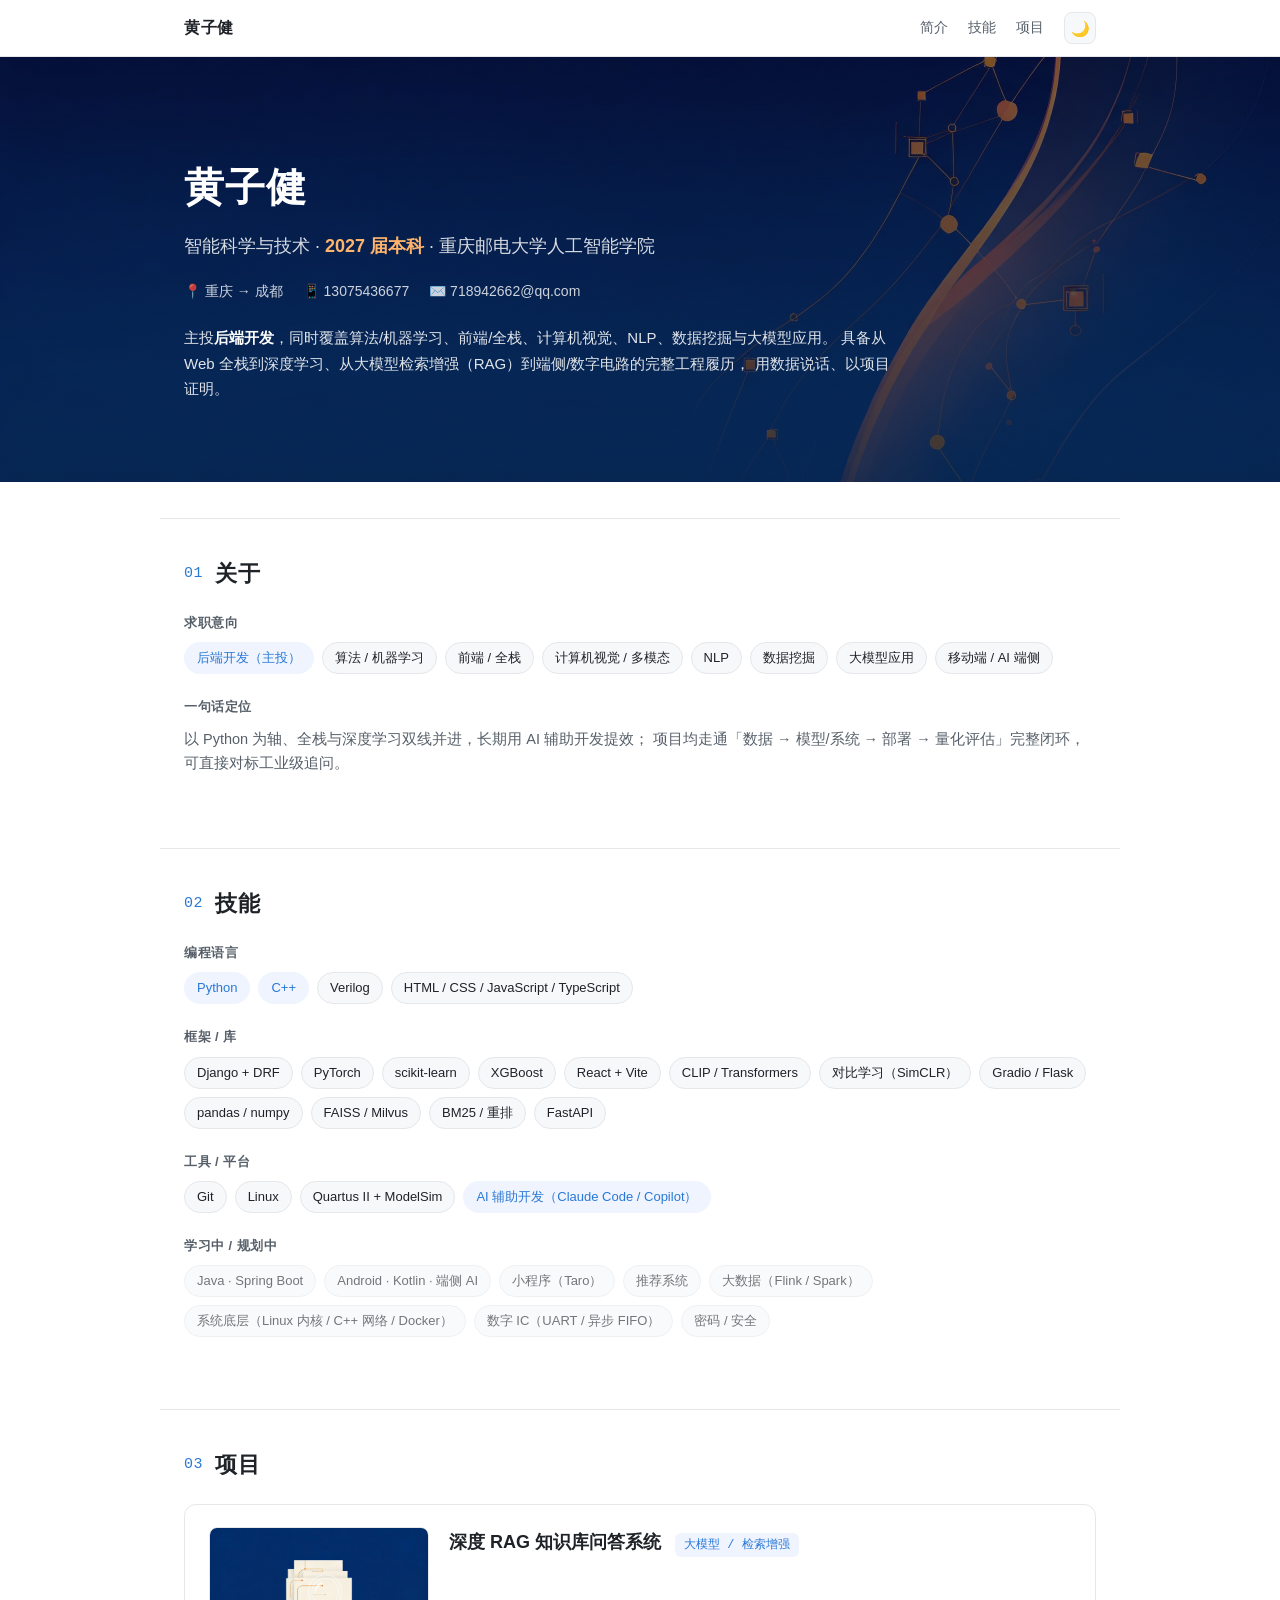
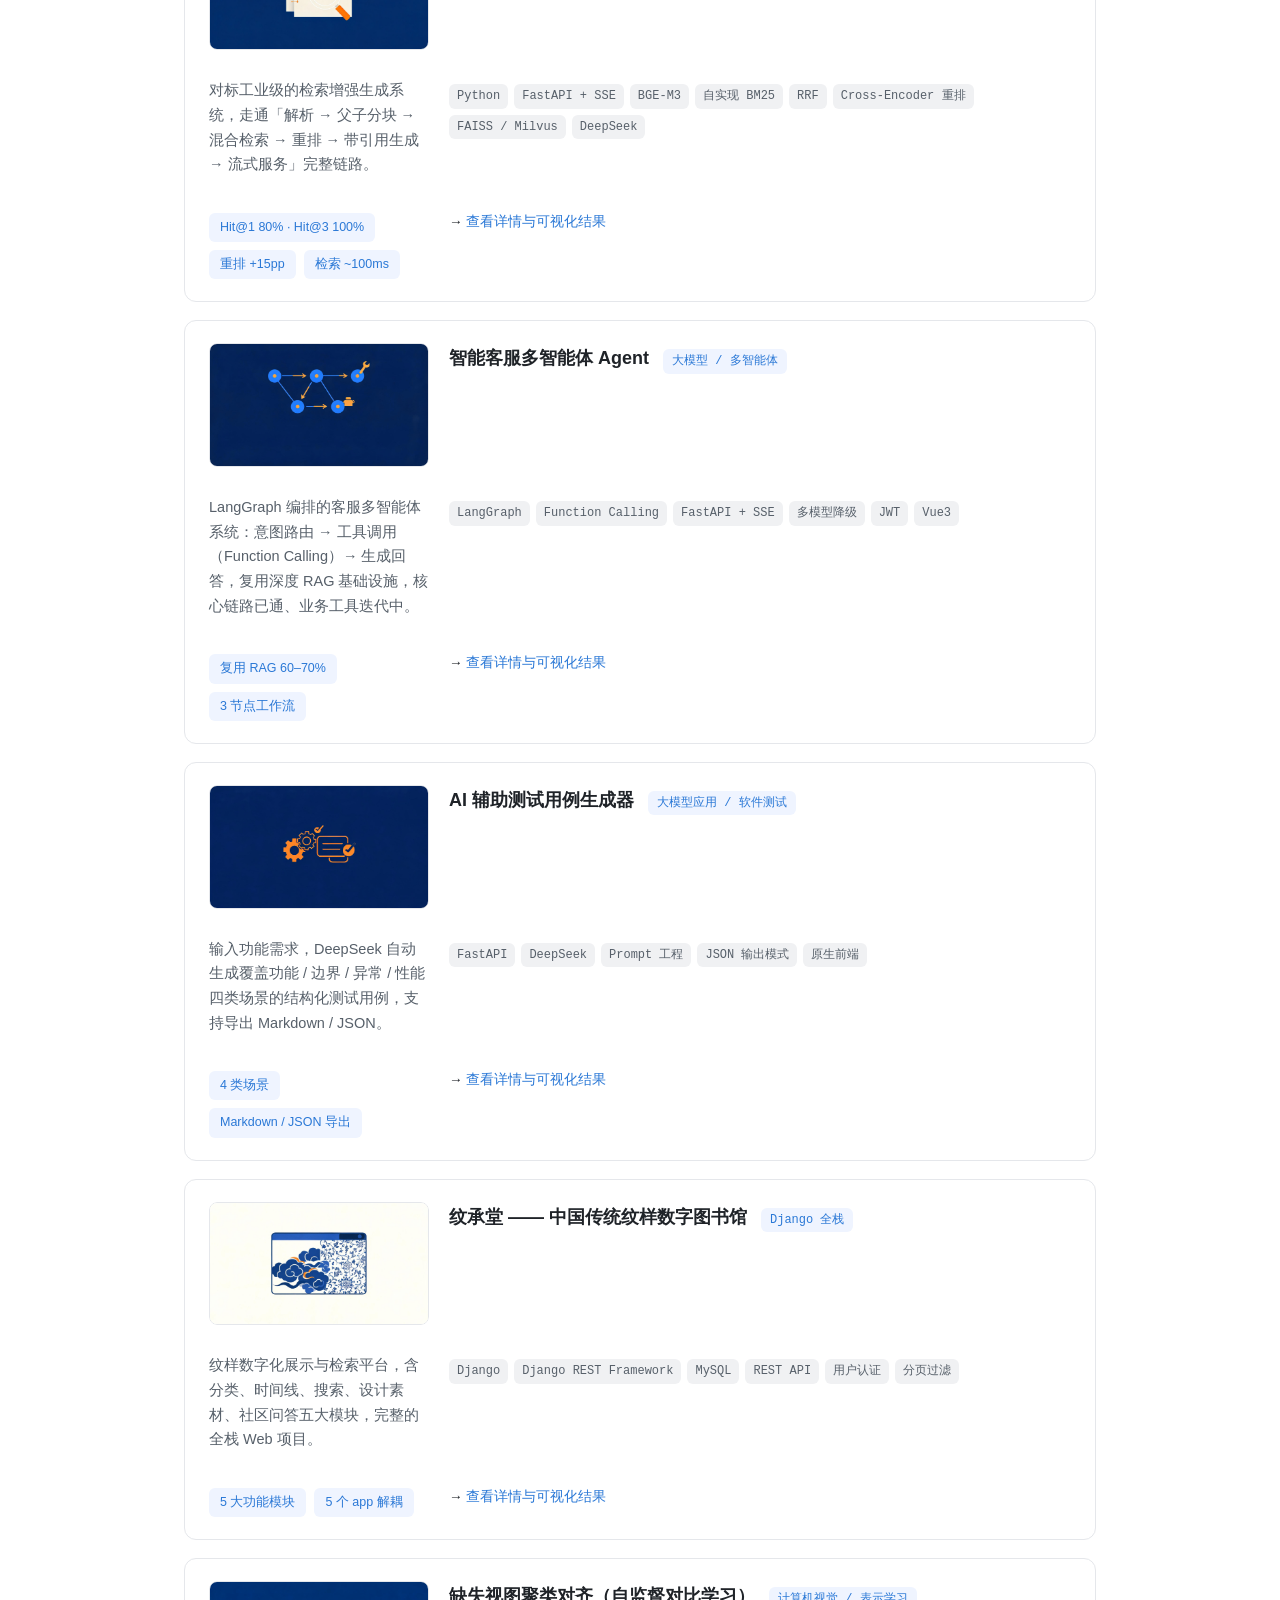
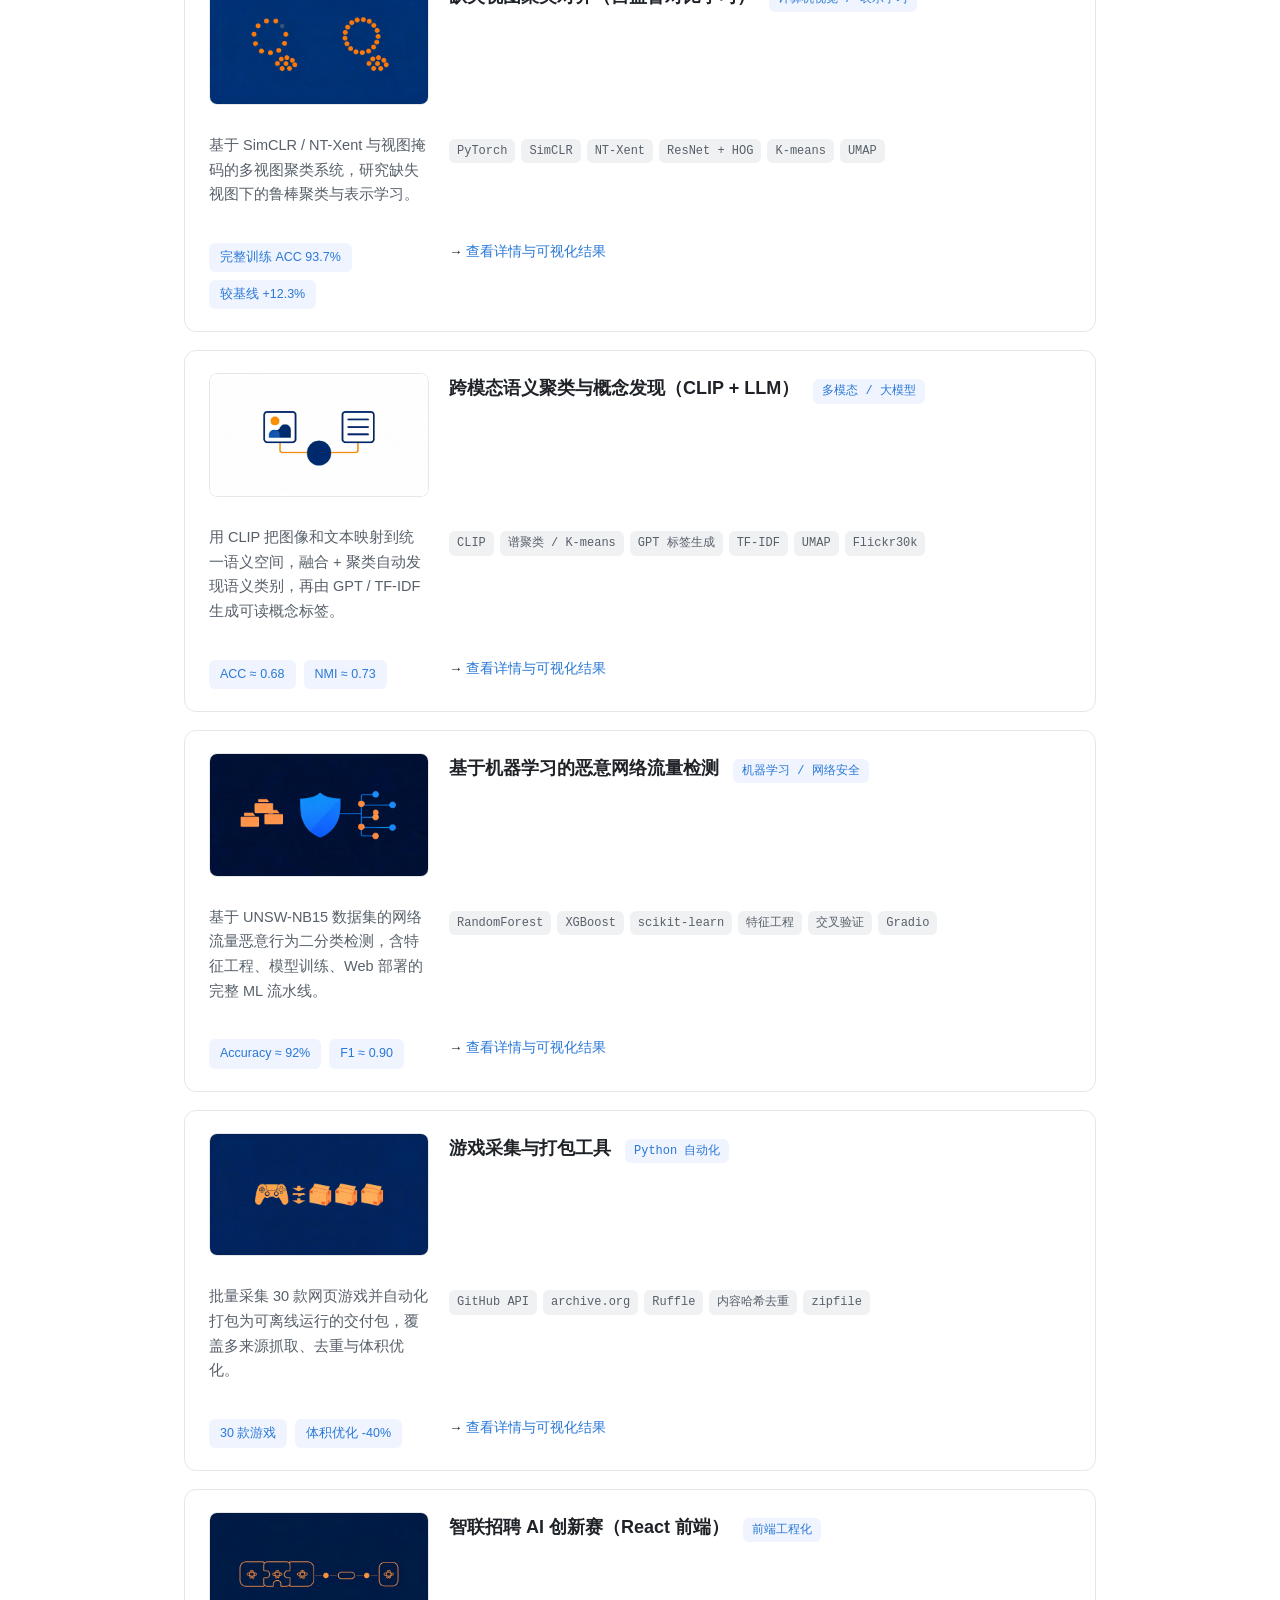
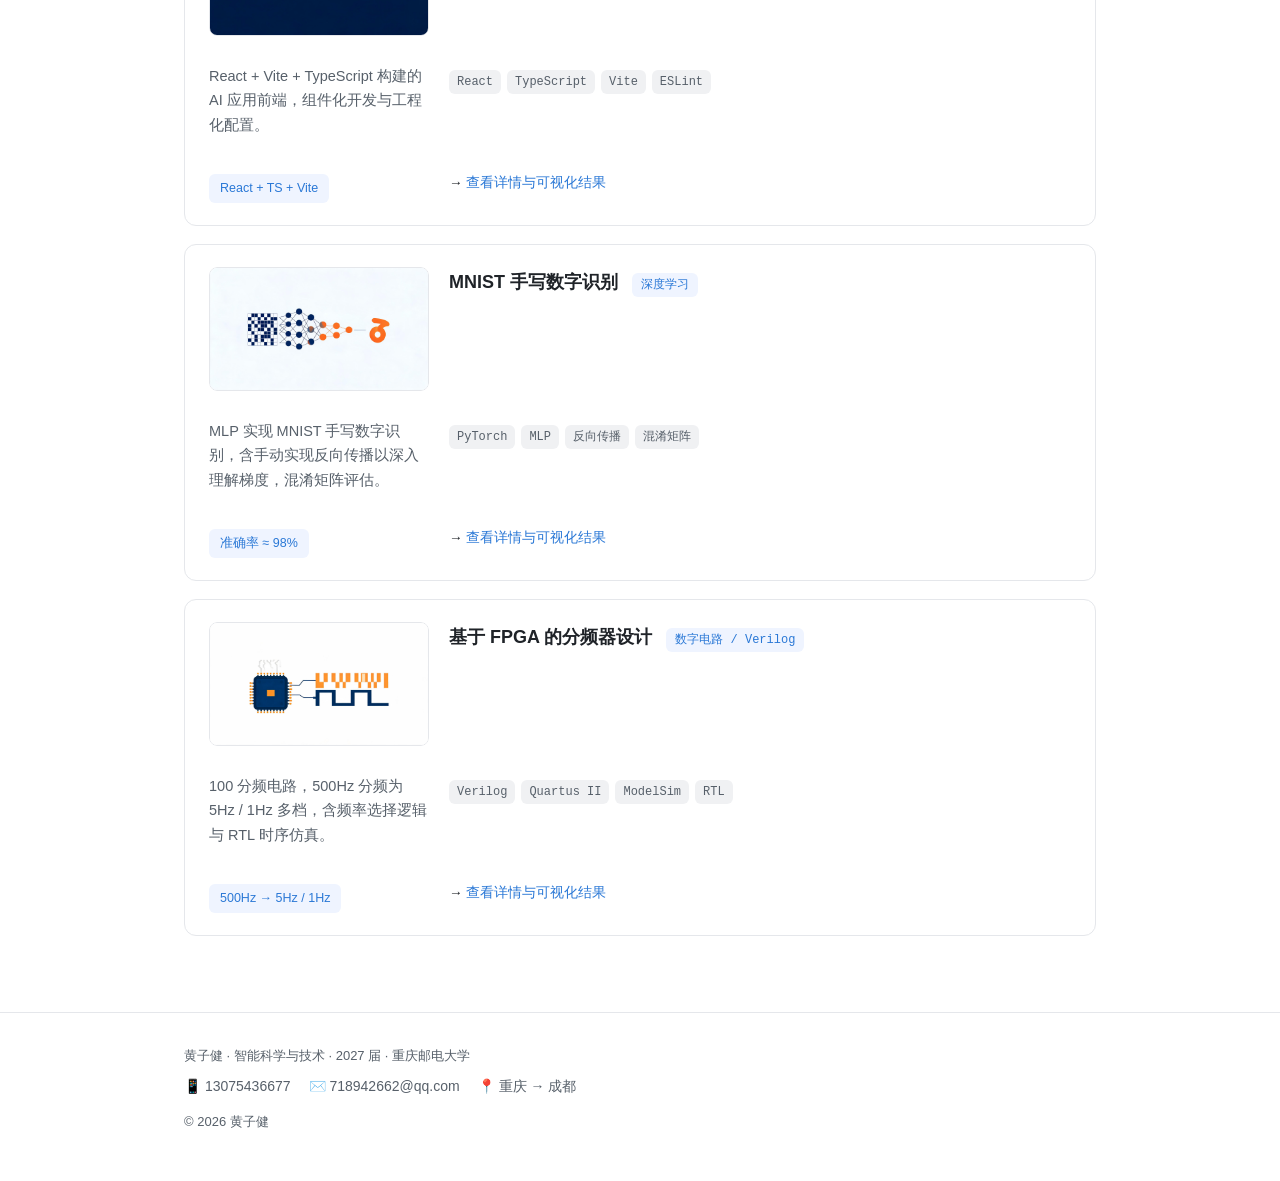
==== index.html @ b440ebc5 "Personal homepage: hero art + 11 project portfolio (static site)" ====
<!DOCTYPE html>
<html lang="zh-CN">
<head>
<meta charset="UTF-8" />
<meta name="viewport" content="width=device-width, initial-scale=1.0, viewport-fit=cover" />
<meta name="description" content="黄子健 · 智能科学与技术 · 个人技术主页" />
<title>黄子健 · 个人主页</title>
<link rel="stylesheet" href="style.css" />
</head>
<body>
<nav>
  <div class="inner">
    <a class="logo" href="#top">黄子健</a>
    <div class="links">
      <a href="#about">简介</a>
      <a href="#skills">技能</a>
      <a href="#projects">项目</a>
      <button id="theme-toggle" aria-label="切换深浅色" title="切换深浅色">🌙</button>
    </div>
  </div>
</nav>

<header class="hero" id="top">
  <div class="hero-bg"><img src="assets/hero.jpg" alt="科技感抽象插画横幅" /></div>
  <div class="wrap">
    <h1>黄子健</h1>
    <div class="role">智能科学与技术 · <b>2027 届本科</b> · 重庆邮电大学人工智能学院</div>
    <div class="contact">
      <span>📍 重庆 → 成都</span>
      <span>📱 13075436677</span>
      <span>✉️ 718942662@qq.com</span>
    </div>
    <p class="intro">
      主投<b>后端开发</b>，同时覆盖算法/机器学习、前端/全栈、计算机视觉、NLP、数据挖掘与大模型应用。
      具备从 Web 全栈到深度学习、从大模型检索增强（RAG）到端侧/数字电路的完整工程履历，
      用数据说话、以项目证明。
    </p>
  </div>
</header>

<section id="about">
  <div class="wrap">
    <h2><span class="num">01</span>关于</h2>
    <div class="skill-group">
      <div class="label">求职意向</div>
      <div class="tags">
        <span class="tag accent">后端开发（主投）</span>
        <span class="tag">算法 / 机器学习</span>
        <span class="tag">前端 / 全栈</span>
        <span class="tag">计算机视觉 / 多模态</span>
        <span class="tag">NLP</span>
        <span class="tag">数据挖掘</span>
        <span class="tag">大模型应用</span>
        <span class="tag">移动端 / AI 端侧</span>
      </div>
    </div>
    <div class="skill-group" style="margin-bottom:0">
      <div class="label">一句话定位</div>
      <p style="font-size:14.5px;color:var(--text-muted)">
        以 Python 为轴、全栈与深度学习双线并进，长期用 AI 辅助开发提效；
        项目均走通「数据 → 模型/系统 → 部署 → 量化评估」完整闭环，可直接对标工业级追问。
      </p>
    </div>
  </div>
</section>

<section id="skills">
  <div class="wrap">
    <h2><span class="num">02</span>技能</h2>
    <div class="skill-group">
      <div class="label">编程语言</div>
      <div class="tags">
        <span class="tag accent">Python</span><span class="tag accent">C++</span>
        <span class="tag">Verilog</span><span class="tag">HTML / CSS / JavaScript / TypeScript</span>
      </div>
    </div>
    <div class="skill-group">
      <div class="label">框架 / 库</div>
      <div class="tags">
        <span class="tag">Django + DRF</span><span class="tag">PyTorch</span>
        <span class="tag">scikit-learn</span><span class="tag">XGBoost</span>
        <span class="tag">React + Vite</span><span class="tag">CLIP / Transformers</span>
        <span class="tag">对比学习（SimCLR）</span><span class="tag">Gradio / Flask</span>
        <span class="tag">pandas / numpy</span><span class="tag">FAISS / Milvus</span>
        <span class="tag">BM25 / 重排</span><span class="tag">FastAPI</span>
      </div>
    </div>
    <div class="skill-group">
      <div class="label">工具 / 平台</div>
      <div class="tags">
        <span class="tag">Git</span><span class="tag">Linux</span>
        <span class="tag">Quartus II + ModelSim</span><span class="tag accent">AI 辅助开发（Claude Code / Copilot）</span>
      </div>
    </div>
    <div class="skill-group" style="margin-bottom:0">
      <div class="label">学习中 / 规划中</div>
      <div class="tags">
        <span class="tag muted">Java · Spring Boot</span>
        <span class="tag muted">Android · Kotlin · 端侧 AI</span>
        <span class="tag muted">小程序（Taro）</span>
        <span class="tag muted">推荐系统</span>
        <span class="tag muted">大数据（Flink / Spark）</span>
        <span class="tag muted">系统底层（Linux 内核 / C++ 网络 / Docker）</span>
        <span class="tag muted">数字 IC（UART / 异步 FIFO）</span>
        <span class="tag muted">密码 / 安全</span>
      </div>
    </div>
  </div>
</section>

<section id="projects">
  <div class="wrap">
    <h2><span class="num">03</span>项目</h2>
    <div class="projects">

      <div class="proj">
        <a class="thumb" href="projects/rag.html"><img src="assets/rag.jpg" alt="深度 RAG 知识库问答系统" loading="lazy"></a>
        <div class="head">
          <h3><a class="title" href="projects/rag.html">深度 RAG 知识库问答系统</a></h3>
          <span class="badge">大模型 / 检索增强</span>
        </div>
        <p class="desc">对标工业级的检索增强生成系统，走通「解析 → 父子分块 → 混合检索 → 重排 → 带引用生成 → 流式服务」完整链路。</p>
        <div class="stack">
          <span class="t">Python</span><span class="t">FastAPI + SSE</span><span class="t">BGE-M3</span>
          <span class="t">自实现 BM25</span><span class="t">RRF</span><span class="t">Cross-Encoder 重排</span>
          <span class="t">FAISS / Milvus</span><span class="t">DeepSeek</span>
        </div>
        <div class="metric">
          <span class="m">Hit@1 80% · Hit@3 100%</span><span class="m">重排 +15pp</span><span class="m">检索 ~100ms</span>
        </div>
        <p class="goto">→ <a href="projects/rag.html">查看详情与可视化结果</a></p>
      </div>

      <div class="proj">
        <a class="thumb" href="projects/agent.html"><img src="assets/agent.jpg" alt="智能客服多智能体 Agent" loading="lazy"></a>
        <div class="head">
          <h3><a class="title" href="projects/agent.html">智能客服多智能体 Agent</a></h3>
          <span class="badge">大模型 / 多智能体</span>
        </div>
        <p class="desc">LangGraph 编排的客服多智能体系统：意图路由 → 工具调用（Function Calling）→ 生成回答，复用深度 RAG 基础设施，核心链路已通、业务工具迭代中。</p>
        <div class="stack">
          <span class="t">LangGraph</span><span class="t">Function Calling</span><span class="t">FastAPI + SSE</span>
          <span class="t">多模型降级</span><span class="t">JWT</span><span class="t">Vue3</span>
        </div>
        <div class="metric">
          <span class="m">复用 RAG 60–70%</span><span class="m">3 节点工作流</span>
        </div>
        <p class="goto">→ <a href="projects/agent.html">查看详情与可视化结果</a></p>
      </div>

      <div class="proj">
        <a class="thumb" href="projects/ai-test-tool.html"><img src="assets/ai-test.jpg" alt="AI 辅助测试用例生成器" loading="lazy"></a>
        <div class="head">
          <h3><a class="title" href="projects/ai-test-tool.html">AI 辅助测试用例生成器</a></h3>
          <span class="badge">大模型应用 / 软件测试</span>
        </div>
        <p class="desc">输入功能需求，DeepSeek 自动生成覆盖功能 / 边界 / 异常 / 性能四类场景的结构化测试用例，支持导出 Markdown / JSON。</p>
        <div class="stack">
          <span class="t">FastAPI</span><span class="t">DeepSeek</span><span class="t">Prompt 工程</span>
          <span class="t">JSON 输出模式</span><span class="t">原生前端</span>
        </div>
        <div class="metric">
          <span class="m">4 类场景</span><span class="m">Markdown / JSON 导出</span>
        </div>
        <p class="goto">→ <a href="projects/ai-test-tool.html">查看详情与可视化结果</a></p>
      </div>

      <div class="proj">
        <a class="thumb" href="projects/wenchengtang.html"><img src="assets/wenchengtang.jpg" alt="纹承堂 —— 中国传统纹样数字图书馆" loading="lazy"></a>
        <div class="head">
          <h3><a class="title" href="projects/wenchengtang.html">纹承堂 —— 中国传统纹样数字图书馆</a></h3>
          <span class="badge">Django 全栈</span>
        </div>
        <p class="desc">纹样数字化展示与检索平台，含分类、时间线、搜索、设计素材、社区问答五大模块，完整的全栈 Web 项目。</p>
        <div class="stack">
          <span class="t">Django</span><span class="t">Django REST Framework</span><span class="t">MySQL</span>
          <span class="t">REST API</span><span class="t">用户认证</span><span class="t">分页过滤</span>
        </div>
        <div class="metric">
          <span class="m">5 大功能模块</span><span class="m">5 个 app 解耦</span>
        </div>
        <p class="goto">→ <a href="projects/wenchengtang.html">查看详情与可视化结果</a></p>
      </div>

      <div class="proj">
        <a class="thumb" href="projects/clustering.html"><img src="assets/clustering.jpg" alt="缺失视图聚类对齐（自监督对比学习）" loading="lazy"></a>
        <div class="head">
          <h3><a class="title" href="projects/clustering.html">缺失视图聚类对齐（自监督对比学习）</a></h3>
          <span class="badge">计算机视觉 / 表示学习</span>
        </div>
        <p class="desc">基于 SimCLR / NT-Xent 与视图掩码的多视图聚类系统，研究缺失视图下的鲁棒聚类与表示学习。</p>
        <div class="stack">
          <span class="t">PyTorch</span><span class="t">SimCLR</span><span class="t">NT-Xent</span>
          <span class="t">ResNet + HOG</span><span class="t">K-means</span><span class="t">UMAP</span>
        </div>
        <div class="metric">
          <span class="m">完整训练 ACC 93.7%</span><span class="m">较基线 +12.3%</span>
        </div>
        <p class="goto">→ <a href="projects/clustering.html">查看详情与可视化结果</a></p>
      </div>

      <div class="proj">
        <a class="thumb" href="projects/clip.html"><img src="assets/clip.jpg" alt="跨模态语义聚类与概念发现（CLIP + LLM）" loading="lazy"></a>
        <div class="head">
          <h3><a class="title" href="projects/clip.html">跨模态语义聚类与概念发现（CLIP + LLM）</a></h3>
          <span class="badge">多模态 / 大模型</span>
        </div>
        <p class="desc">用 CLIP 把图像和文本映射到统一语义空间，融合 + 聚类自动发现语义类别，再由 GPT / TF-IDF 生成可读概念标签。</p>
        <div class="stack">
          <span class="t">CLIP</span><span class="t">谱聚类 / K-means</span><span class="t">GPT 标签生成</span>
          <span class="t">TF-IDF</span><span class="t">UMAP</span><span class="t">Flickr30k</span>
        </div>
        <div class="metric">
          <span class="m">ACC ≈ 0.68</span><span class="m">NMI ≈ 0.73</span>
        </div>
        <p class="goto">→ <a href="projects/clip.html">查看详情与可视化结果</a></p>
      </div>

      <div class="proj">
        <a class="thumb" href="projects/traffic.html"><img src="assets/traffic.jpg" alt="基于机器学习的恶意网络流量检测" loading="lazy"></a>
        <div class="head">
          <h3><a class="title" href="projects/traffic.html">基于机器学习的恶意网络流量检测</a></h3>
          <span class="badge">机器学习 / 网络安全</span>
        </div>
        <p class="desc">基于 UNSW-NB15 数据集的网络流量恶意行为二分类检测，含特征工程、模型训练、Web 部署的完整 ML 流水线。</p>
        <div class="stack">
          <span class="t">RandomForest</span><span class="t">XGBoost</span><span class="t">scikit-learn</span>
          <span class="t">特征工程</span><span class="t">交叉验证</span><span class="t">Gradio</span>
        </div>
        <div class="metric">
          <span class="m">Accuracy ≈ 92%</span><span class="m">F1 ≈ 0.90</span>
        </div>
        <p class="goto">→ <a href="projects/traffic.html">查看详情与可视化结果</a></p>
      </div>

      <div class="proj">
        <a class="thumb" href="projects/game.html"><img src="assets/game.jpg" alt="游戏采集与打包工具" loading="lazy"></a>
        <div class="head">
          <h3><a class="title" href="projects/game.html">游戏采集与打包工具</a></h3>
          <span class="badge">Python 自动化</span>
        </div>
        <p class="desc">批量采集 30 款网页游戏并自动化打包为可离线运行的交付包，覆盖多来源抓取、去重与体积优化。</p>
        <div class="stack">
          <span class="t">GitHub API</span><span class="t">archive.org</span><span class="t">Ruffle</span>
          <span class="t">内容哈希去重</span><span class="t">zipfile</span>
        </div>
        <div class="metric">
          <span class="m">30 款游戏</span><span class="m">体积优化 -40%</span>
        </div>
        <p class="goto">→ <a href="projects/game.html">查看详情与可视化结果</a></p>
      </div>

      <div class="proj">
        <a class="thumb" href="projects/react.html"><img src="assets/react.jpg" alt="智联招聘 AI 创新赛（React 前端）" loading="lazy"></a>
        <div class="head">
          <h3><a class="title" href="projects/react.html">智联招聘 AI 创新赛（React 前端）</a></h3>
          <span class="badge">前端工程化</span>
        </div>
        <p class="desc">React + Vite + TypeScript 构建的 AI 应用前端，组件化开发与工程化配置。</p>
        <div class="stack">
          <span class="t">React</span><span class="t">TypeScript</span><span class="t">Vite</span><span class="t">ESLint</span>
        </div>
        <div class="metric">
          <span class="m">React + TS + Vite</span>
        </div>
        <p class="goto">→ <a href="projects/react.html">查看详情与可视化结果</a></p>
      </div>

      <div class="proj">
        <a class="thumb" href="projects/mnist.html"><img src="assets/mnist.jpg" alt="MNIST 手写数字识别" loading="lazy"></a>
        <div class="head">
          <h3><a class="title" href="projects/mnist.html">MNIST 手写数字识别</a></h3>
          <span class="badge">深度学习</span>
        </div>
        <p class="desc">MLP 实现 MNIST 手写数字识别，含手动实现反向传播以深入理解梯度，混淆矩阵评估。</p>
        <div class="stack">
          <span class="t">PyTorch</span><span class="t">MLP</span><span class="t">反向传播</span><span class="t">混淆矩阵</span>
        </div>
        <div class="metric">
          <span class="m">准确率 ≈ 98%</span>
        </div>
        <p class="goto">→ <a href="projects/mnist.html">查看详情与可视化结果</a></p>
      </div>

      <div class="proj">
        <a class="thumb" href="projects/fpga.html"><img src="assets/fpga.jpg" alt="基于 FPGA 的分频器设计" loading="lazy"></a>
        <div class="head">
          <h3><a class="title" href="projects/fpga.html">基于 FPGA 的分频器设计</a></h3>
          <span class="badge">数字电路 / Verilog</span>
        </div>
        <p class="desc">100 分频电路，500Hz 分频为 5Hz / 1Hz 多档，含频率选择逻辑与 RTL 时序仿真。</p>
        <div class="stack">
          <span class="t">Verilog</span><span class="t">Quartus II</span><span class="t">ModelSim</span><span class="t">RTL</span>
        </div>
        <div class="metric">
          <span class="m">500Hz → 5Hz / 1Hz</span>
        </div>
        <p class="goto">→ <a href="projects/fpga.html">查看详情与可视化结果</a></p>
      </div>

    </div>
  </div>
</section>

<footer>
  <div class="inner">
    <p>黄子健 · 智能科学与技术 · 2027 届 · 重庆邮电大学</p>
    <div class="links">
      <span>📱 13075436677</span>
      <span>✉️ 718942662@qq.com</span>
      <span>📍 重庆 → 成都</span>
    </div>
    <p style="margin-top:12px">© 2026 黄子健</p>
  </div>
</footer>

<script src="main.js"></script>
</body>
</html>
---- style.css ----
/* ===== 黄子健 · 个人主页 共享样式 ===== */
:root {
  /* 站点 */
  --bg: #ffffff;
  --bg-soft: #f6f8fa;
  --text: #1f2328;
  --text-muted: #57606a;
  --border: #e5e7eb;
  --accent: #2a78d6;
  --accent-soft: #eff4ff;
  --code-bg: #f0f1f3;
  /* 图表 */
  --surface: #fcfcfb;
  --ink: #0b0b0b;
  --ink-2: #52514e;
  --muted: #898781;
  --grid: #e1e0d9;
  --axis: #c3c2b7;
  --s1: #2a78d6;   /* 蓝 */
  --s2: #eb6834;   /* 橙 */
  --s3: #1baf7a;   /* 青 */
  --s4: #eda100;   /* 黄 */
  --deemph: #c9c9c4; /* 去强调灰 */
  color-scheme: light;
}
:root[data-theme="dark"] {
  --bg: #0d1117;
  --bg-soft: #161b22;
  --text: #e6edf3;
  --text-muted: #8b949e;
  --border: #30363d;
  --accent: #3987e5;
  --accent-soft: #123a5e;
  --code-bg: #1c2128;
  --surface: #1a1a19;
  --ink: #ffffff;
  --ink-2: #c3c2b7;
  --muted: #898781;
  --grid: #2c2c2a;
  --axis: #383835;
  --s1: #3987e5;
  --s2: #d95926;
  --s3: #199e70;
  --s4: #c98500;
  --deemph: #3a3a36;
  color-scheme: dark;
}
@media (prefers-color-scheme: dark) {
  :root:not([data-theme="light"]) {
    --bg: #0d1117;
    --bg-soft: #161b22;
    --text: #e6edf3;
    --text-muted: #8b949e;
    --border: #30363d;
    --accent: #3987e5;
    --accent-soft: #123a5e;
    --code-bg: #1c2128;
    --surface: #1a1a19;
    --ink: #ffffff;
    --ink-2: #c3c2b7;
    --muted: #898781;
    --grid: #2c2c2a;
    --axis: #383835;
    --s1: #3987e5;
    --s2: #d95926;
    --s3: #199e70;
    --s4: #c98500;
    --deemph: #3a3a36;
    color-scheme: dark;
  }
}

* { box-sizing: border-box; margin: 0; padding: 0; }
html { scroll-behavior: smooth; }
body {
  font-family: -apple-system, BlinkMacSystemFont, "Segoe UI", "PingFang SC", "Microsoft YaHei", "Helvetica Neue", sans-serif;
  background: var(--bg); color: var(--text); line-height: 1.7; font-size: 16px;
  -webkit-font-smoothing: antialiased;
}
a { color: var(--accent); text-decoration: none; }
a:hover { text-decoration: underline; }
.wrap { max-width: 960px; margin: 0 auto; padding: 0 24px; }
.num { font-family: ui-monospace, "SFMono-Regular", "Consolas", monospace; }

/* ===== 导航 ===== */
nav {
  position: sticky; top: 0; z-index: 10;
  background: var(--bg); background: color-mix(in srgb, var(--bg) 86%, transparent);
  backdrop-filter: blur(10px); border-bottom: 1px solid var(--border);
}
nav .inner { max-width: 960px; margin: 0 auto; padding: 0 24px; height: 56px;
  display: flex; align-items: center; justify-content: space-between; }
nav .logo { font-weight: 700; letter-spacing: .5px; color: var(--text); }
nav .links { display: flex; gap: 20px; align-items: center; }
nav .links a { color: var(--text-muted); font-size: 14px; }
nav .links a:hover { color: var(--accent); text-decoration: none; }
nav .back { display: inline-flex; align-items: center; gap: 6px; font-size: 14px; color: var(--text-muted); }
nav .back:hover { color: var(--accent); text-decoration: none; }
#theme-toggle {
  background: var(--bg-soft); border: 1px solid var(--border); color: var(--text);
  width: 32px; height: 32px; border-radius: 8px; cursor: pointer; font-size: 15px;
  line-height: 1; display: inline-flex; align-items: center; justify-content: center;
}
#theme-toggle:hover { border-color: var(--accent); }

/* ===== 主页 Hero ===== */
header.hero { position: relative; padding: 96px 0 80px; overflow: hidden; background: #0d1b2e; }
.hero-bg { position: absolute; inset: 0; z-index: 0; }
.hero-bg img { width: 100%; height: 100%; object-fit: cover; display: block; }
.hero-bg::after { content: ''; position: absolute; inset: 0;
  background: linear-gradient(180deg, rgba(8,18,36,.52) 0%, rgba(8,18,36,.78) 100%); }
header.hero .wrap { position: relative; z-index: 1; }
.hero h1 { font-size: 40px; font-weight: 800; letter-spacing: 1px; color: #fff; }
.hero .role { margin-top: 10px; font-size: 18px; color: rgba(255,255,255,.84); font-weight: 500; }
.hero .role b { color: #ffb46b; font-weight: 600; }
.hero .contact { margin-top: 18px; display: flex; flex-wrap: wrap; gap: 8px 20px; font-size: 14px; color: rgba(255,255,255,.80); }
.hero .contact span { display: inline-flex; align-items: center; gap: 6px; }
.hero .intro { margin-top: 22px; max-width: 720px; color: rgba(255,255,255,.88); font-size: 15px; }
.hero .intro b { color: #fff; }

/* ===== 详情页头部 ===== */
header.page-head { padding: 48px 0 8px; }
.page-head .crumb { font-size: 13px; color: var(--text-muted); margin-bottom: 16px; }
.page-head h1 { font-size: 34px; font-weight: 800; letter-spacing: .5px; }
.page-head .badge {
  display: inline-block; margin-top: 10px; font-size: 12.5px;
  font-family: ui-monospace, "Consolas", monospace; color: var(--accent);
  background: var(--accent-soft); padding: 3px 11px; border-radius: 6px;
}
.page-head .desc { margin-top: 14px; max-width: 760px; color: var(--text-muted); font-size: 15.5px; }
.page-head .stack { margin-top: 16px; display: flex; flex-wrap: wrap; gap: 6px; }
.page-head .stack .t {
  font-size: 12px; font-family: ui-monospace, "SFMono-Regular", "Consolas", monospace;
  background: var(--code-bg); color: var(--text-muted); padding: 2px 8px; border-radius: 6px;
}

/* ===== Section ===== */
section { padding: 36px 0; }
section > .wrap { border-top: 1px solid var(--border); padding-top: 36px; }
h2 { font-size: 22px; font-weight: 700; letter-spacing: .5px;
  display: flex; align-items: center; gap: 12px; margin-bottom: 20px; }
h2 .num { color: var(--accent); font-size: 15px; font-weight: 500; }
section p.lead { color: var(--text-muted); font-size: 14.5px; margin-bottom: 18px; }

/* ===== 标签 ===== */
.tags { display: flex; flex-wrap: wrap; gap: 8px; }
.tag { font-size: 13px; padding: 4px 12px; border-radius: 20px;
  background: var(--bg-soft); border: 1px solid var(--border); color: var(--text); }
.tag.accent { background: var(--accent-soft); border-color: transparent; color: var(--accent); }
.tag.muted { opacity: .62; }
.skill-group { margin-bottom: 22px; }
.skill-group .label { font-size: 13px; color: var(--text-muted); margin-bottom: 8px; font-weight: 600; letter-spacing: .5px; }

/* ===== 项目卡片（主页）===== */
.projects { display: flex; flex-direction: column; gap: 18px; }
.proj { border: 1px solid var(--border); border-radius: 12px; padding: 22px 24px;
  background: var(--bg); transition: border-color .15s;
  display: grid; grid-template-columns: 220px 1fr; gap: 20px; align-items: start; }
.proj:hover { border-color: var(--accent); }
.proj .thumb { display: block; overflow: hidden; border-radius: 8px; }
.proj .thumb img { width: 100%; aspect-ratio: 16 / 9; object-fit: cover; display: block;
  border: 1px solid var(--border); border-radius: 8px; }
.proj a.title { color: var(--text); }
.proj a.title:hover { color: var(--accent); text-decoration: none; }
.proj .head { display: flex; flex-wrap: wrap; align-items: baseline; gap: 10px 14px; }
.proj h3 { font-size: 18px; font-weight: 700; }
.proj .badge { font-size: 12px; font-family: ui-monospace, "Consolas", monospace;
  color: var(--accent); background: var(--accent-soft); padding: 2px 9px; border-radius: 6px; }
.proj .desc { margin-top: 8px; color: var(--text-muted); font-size: 14.5px; }
.proj .stack { margin-top: 14px; display: flex; flex-wrap: wrap; gap: 6px; }
.proj .stack .t { font-size: 12px; font-family: ui-monospace, "SFMono-Regular", "Consolas", monospace;
  background: var(--code-bg); color: var(--text-muted); padding: 2px 8px; border-radius: 6px; }
.proj ul { margin-top: 14px; padding-left: 20px; }
.proj ul li { font-size: 14.5px; margin-bottom: 6px; }
.proj ul li::marker { color: var(--accent); }
.proj .metric { margin-top: 16px; display: flex; flex-wrap: wrap; gap: 8px; }
.proj .metric .m { font-size: 12.5px; color: var(--accent); background: var(--accent-soft);
  padding: 4px 11px; border-radius: 6px; font-weight: 500; }
.proj .goto { margin-top: 14px; font-size: 13.5px; }

/* ===== 亮点列表（详情页）===== */
ul.highlights { padding-left: 20px; }
ul.highlights li { margin-bottom: 8px; font-size: 15px; }
ul.highlights li::marker { color: var(--accent); }

/* ===== 指标卡（stat tile）===== */
.stats { display: grid; grid-template-columns: repeat(auto-fit, minmax(180px, 1fr)); gap: 12px; }
.stat { border: 1px solid var(--border); border-radius: 10px; padding: 18px 20px; background: var(--bg); }
.stat .v { font-size: 30px; font-weight: 800; letter-spacing: .5px;
  font-variant-numeric: tabular-nums; color: var(--text); }
.stat .v .u { font-size: 15px; font-weight: 600; color: var(--text-muted); }
.stat .k { margin-top: 4px; font-size: 13px; color: var(--text-muted); }
.stat .d { margin-top: 6px; font-size: 12px; color: var(--accent); font-weight: 500; }

/* ===== 图表 ===== */
figure.viz { margin: 8px 0 28px; }
figcaption { font-size: 13.5px; color: var(--text-muted); margin-bottom: 10px; font-weight: 500; }
.viz svg { display: block; width: 100%; height: auto; }
.legend { display: flex; flex-wrap: wrap; gap: 8px 20px; margin: 12px 0 4px; }
.legend .li { display: inline-flex; align-items: center; gap: 8px; font-size: 13px; color: var(--text-muted); }
.legend .sw { width: 12px; height: 12px; border-radius: 3px; flex: none; }
.tbl { width: 100%; border-collapse: collapse; font-size: 13.5px; margin-top: 8px; }
.tbl th, .tbl td { text-align: left; padding: 9px 12px; border-bottom: 1px solid var(--border); }
.tbl th { color: var(--text-muted); font-weight: 600; font-size: 12.5px; }
.tbl td { font-variant-numeric: tabular-nums; }

/* ===== 流程 / 架构图 ===== */
.flow { display: flex; flex-wrap: wrap; align-items: center; gap: 8px; margin: 12px 0; }
.flow .node { border: 1px solid var(--border); background: var(--bg-soft);
  border-radius: 8px; padding: 10px 14px; font-size: 13.5px; }
.flow .node b { color: var(--accent); font-weight: 600; }
.flow .arrow { color: var(--text-muted); font-size: 16px; }

/* ===== 页脚 ===== */
footer { border-top: 1px solid var(--border); margin-top: 40px; padding: 32px 0 48px; }
footer .inner { max-width: 960px; margin: 0 auto; padding: 0 24px; }
footer p { font-size: 13px; color: var(--text-muted); }
footer .links { display: flex; flex-wrap: wrap; gap: 8px 18px; font-size: 14px; margin-top: 8px; }
footer .links span { color: var(--text-muted); }

@media (max-width: 640px) {
  .hero h1 { font-size: 32px; }
  .hero .role { font-size: 16px; }
  .page-head h1 { font-size: 28px; }
  nav .links { gap: 12px; }
  nav .links a.hide-sm { display: none; }
  section { padding: 28px 0; }
  section > .wrap { padding-top: 28px; }
  .proj { grid-template-columns: 1fr; }
}
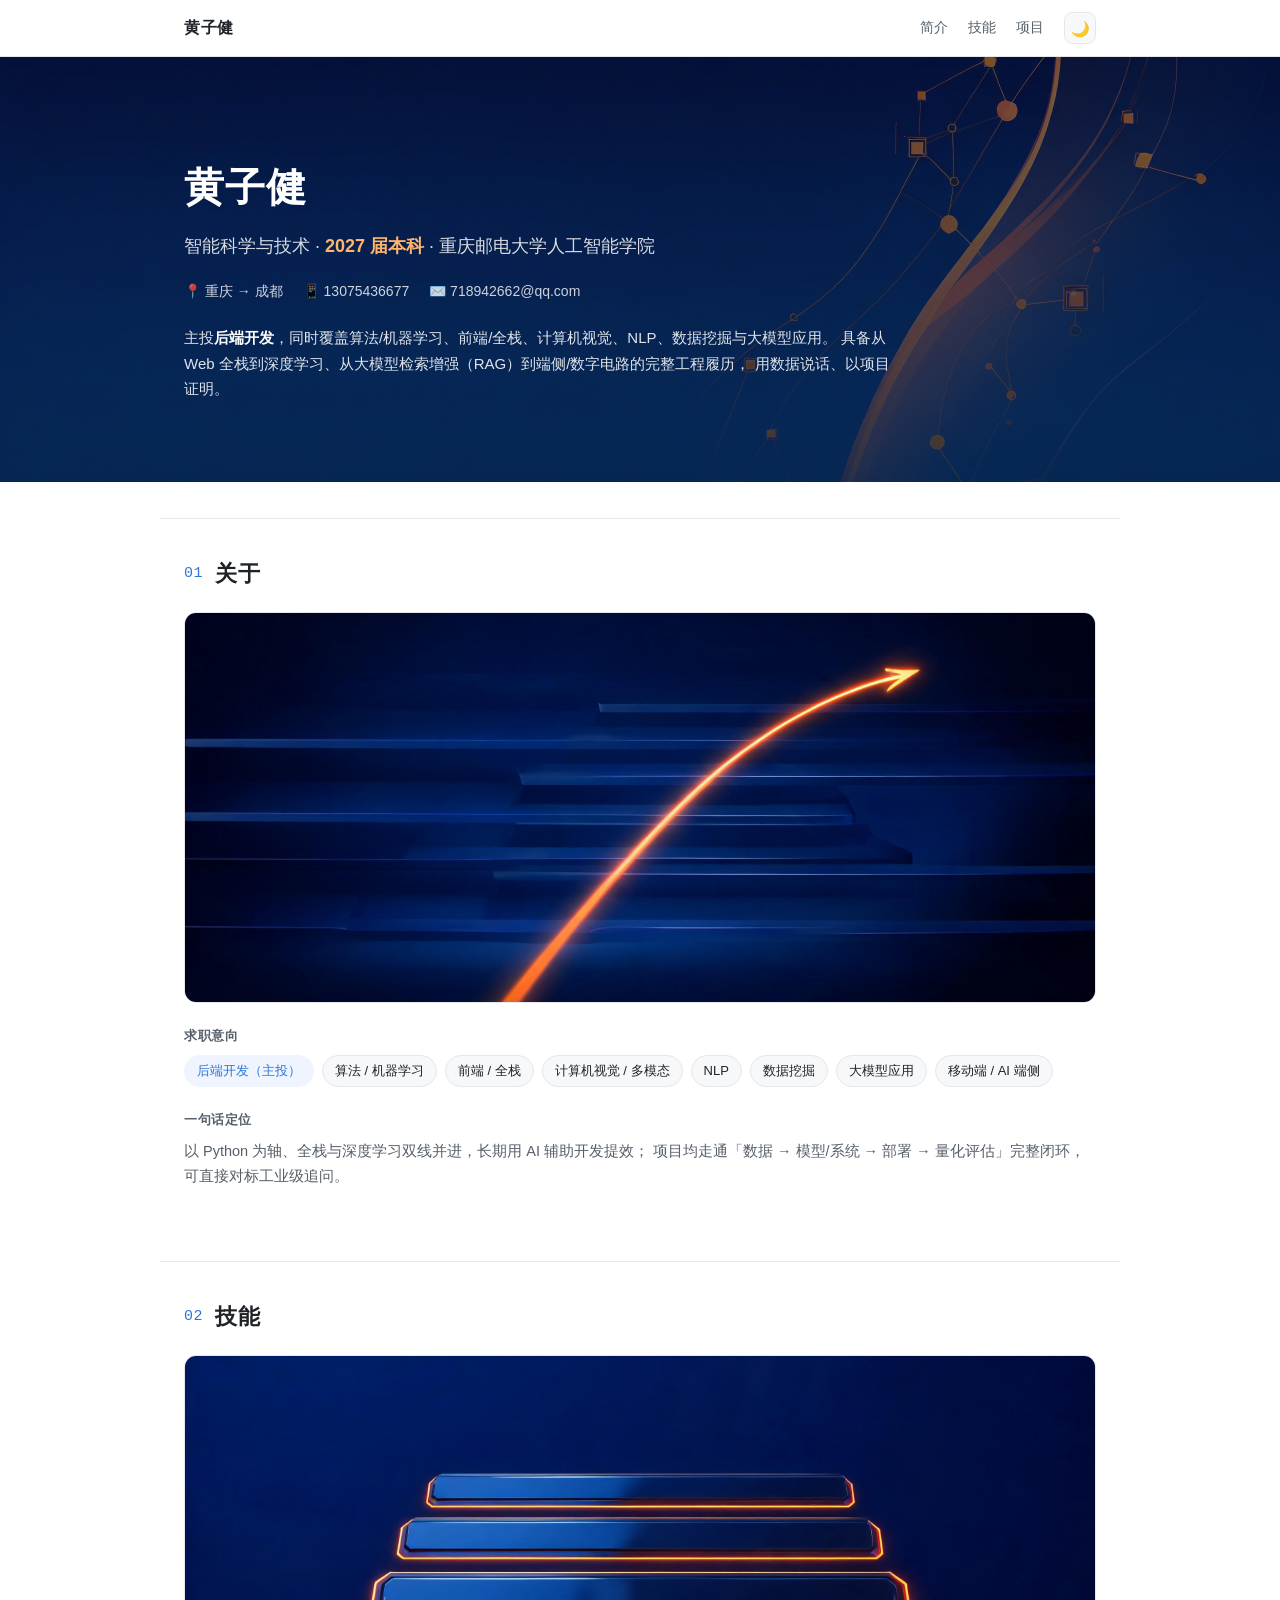
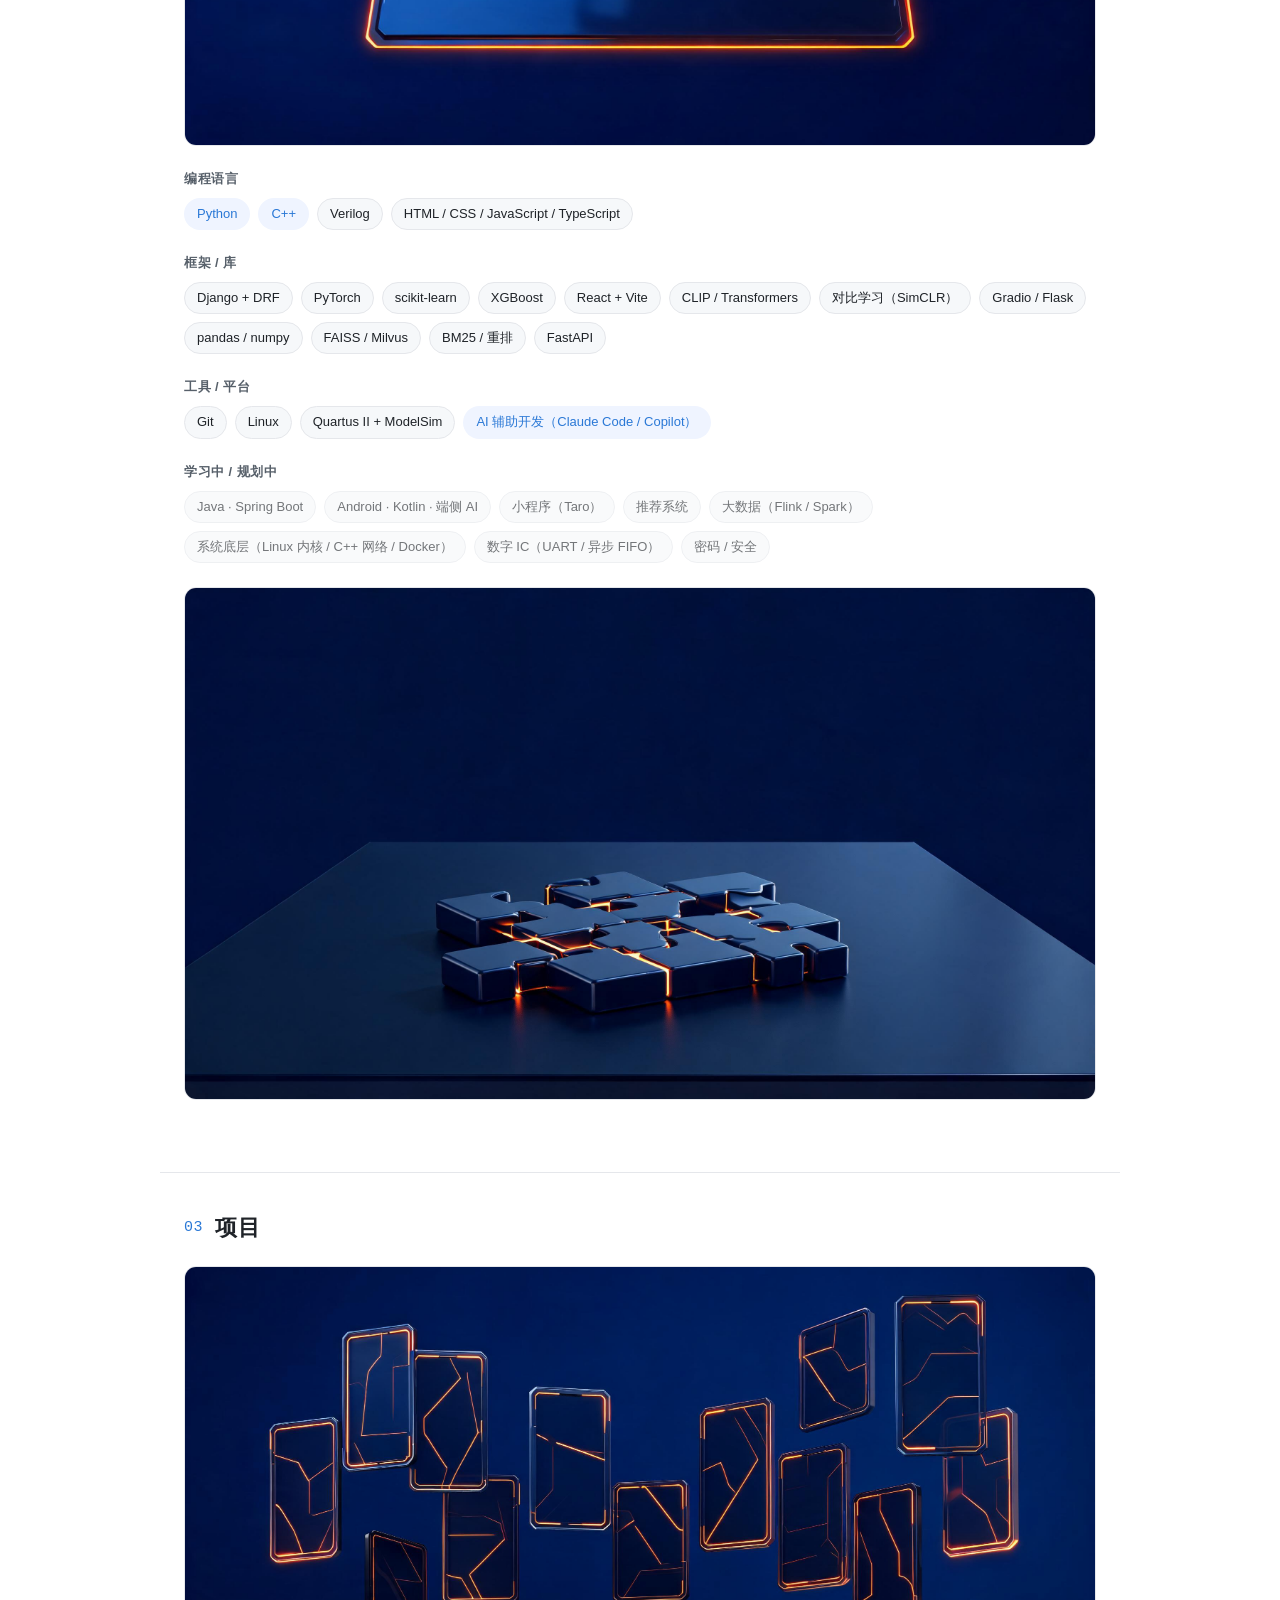
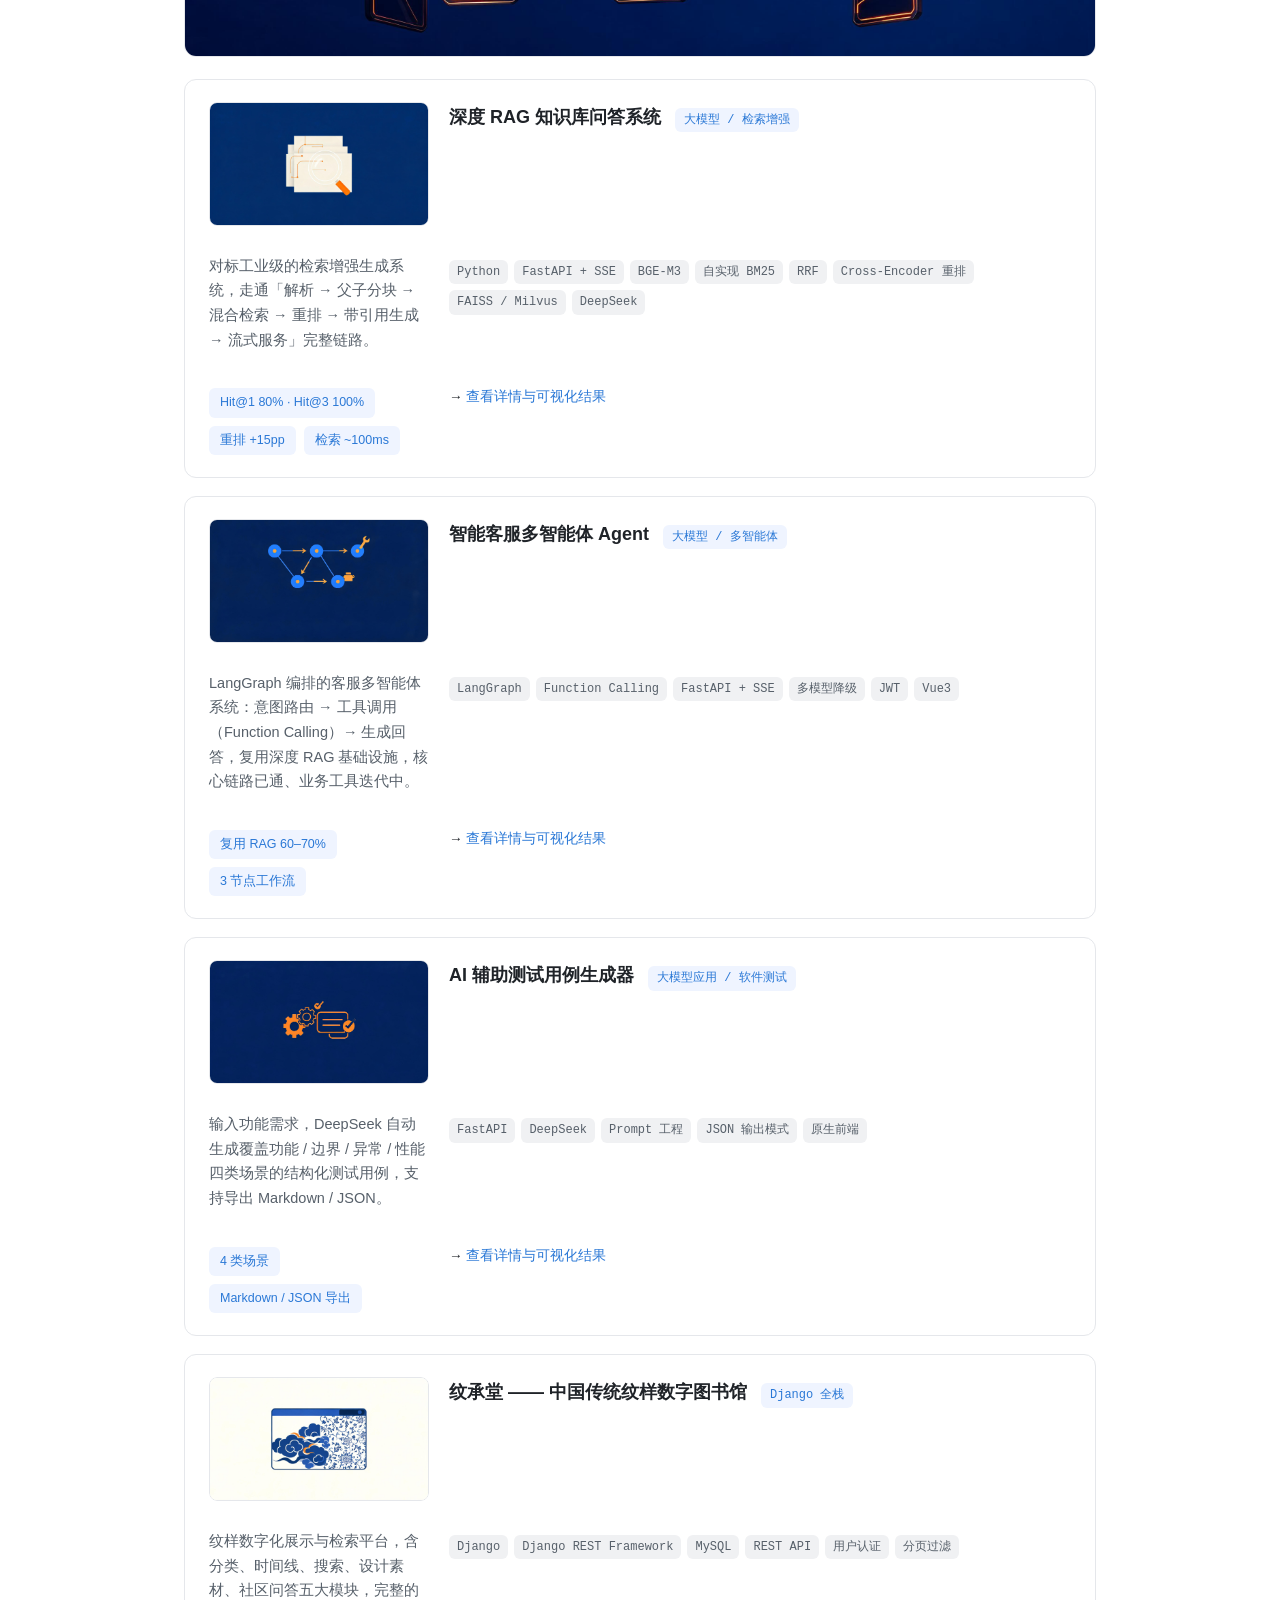
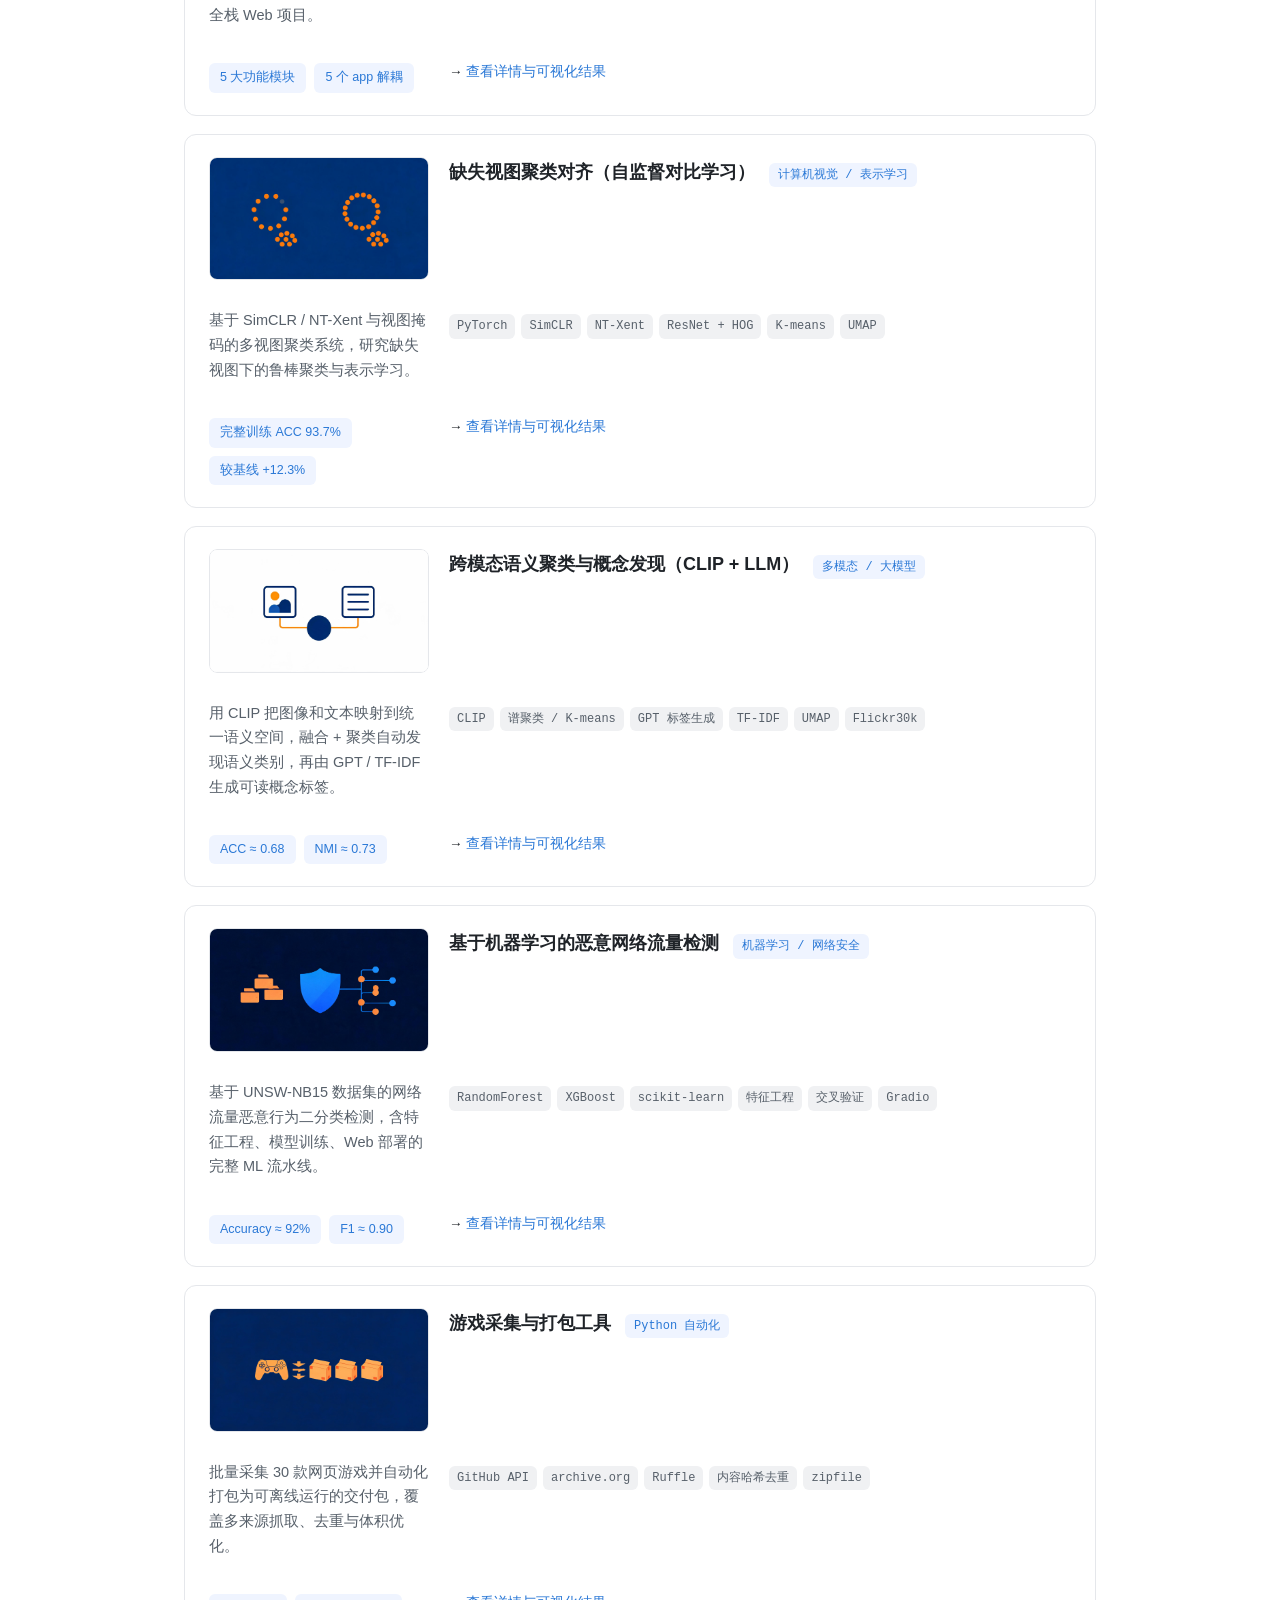
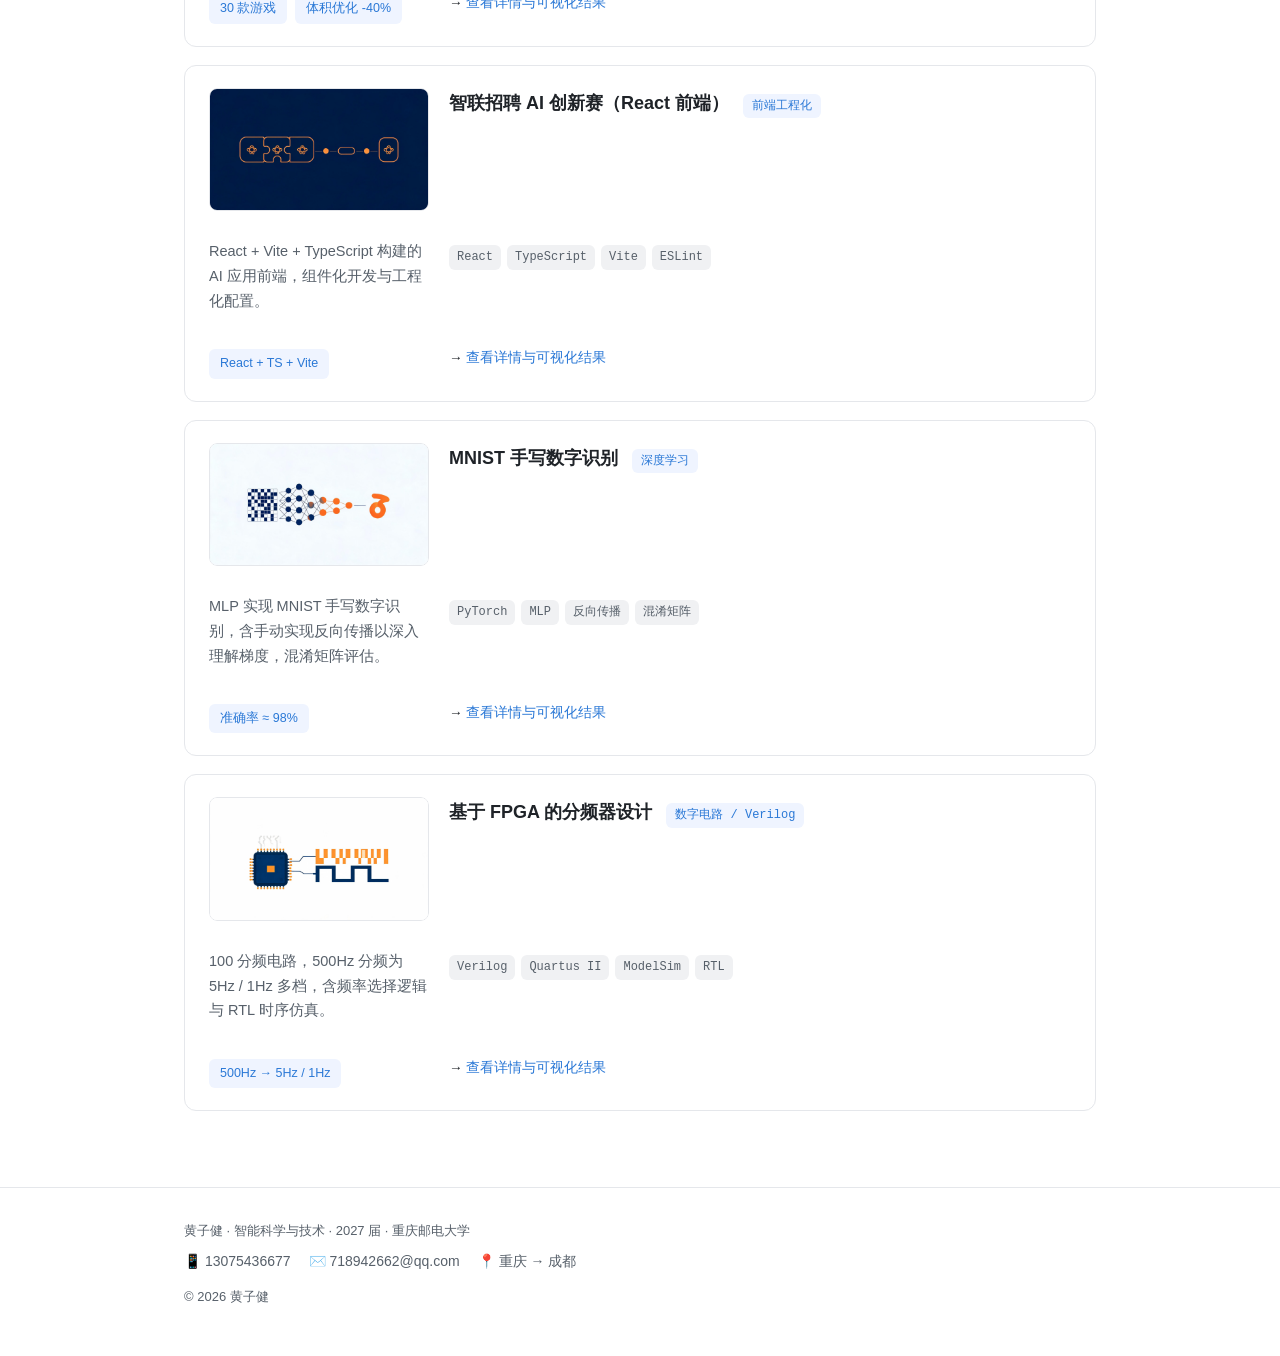
==== commit f756195c: "Add 3D theme images: detail banners + section banners + skills viz" ====
--- a/index.html
+++ b/index.html
@@ -41,6 +41,7 @@
 <section id="about">
   <div class="wrap">
     <h2><span class="num">01</span>关于</h2>
+    <div class="sec-banner"><img src="assets/banner-about.jpg" alt="关于 · 抽象轨迹" loading="lazy"></div>
     <div class="skill-group">
       <div class="label">求职意向</div>
       <div class="tags">
@@ -67,6 +68,7 @@
 <section id="skills">
   <div class="wrap">
     <h2><span class="num">02</span>技能</h2>
+    <div class="sec-banner"><img src="assets/banner-skills.jpg" alt="技能 · 技术平台层" loading="lazy"></div>
     <div class="skill-group">
       <div class="label">编程语言</div>
       <div class="tags">
@@ -105,12 +107,14 @@
         <span class="tag muted">密码 / 安全</span>
       </div>
     </div>
+    <div class="sec-viz"><img src="assets/skills.jpg" alt="技术栈全景" loading="lazy"></div>
   </div>
 </section>
 
 <section id="projects">
   <div class="wrap">
     <h2><span class="num">03</span>项目</h2>
+    <div class="sec-banner"><img src="assets/banner-projects.jpg" alt="项目 · 作品集展示" loading="lazy"></div>
     <div class="projects">
 
       <div class="proj">
--- a/style.css
+++ b/style.css
@@ -133,6 +133,27 @@
   font-size: 12px; font-family: ui-monospace, "SFMono-Regular", "Consolas", monospace;
   background: var(--code-bg); color: var(--text-muted); padding: 2px 8px; border-radius: 6px;
 }
+.page-head .gh { margin-top: 18px; }
+.page-head .gh a {
+  display: inline-flex; align-items: center; gap: 6px;
+  font-size: 13.5px; font-weight: 500; color: var(--accent);
+  border: 1px solid var(--border); background: var(--bg-soft);
+  padding: 6px 14px; border-radius: 8px;
+}
+.page-head .gh a:hover { border-color: var(--accent); text-decoration: none; }
+
+/* ===== 详情页主题横幅 ===== */
+.banner { margin: 6px auto 0; max-width: 960px; padding: 0 24px; }
+.banner img { width: 100%; aspect-ratio: 16 / 9; object-fit: cover; border-radius: 12px;
+  border: 1px solid var(--border); display: block; }
+
+/* ===== 首页分区横幅 / 配图 ===== */
+.sec-banner { margin-bottom: 22px; }
+.sec-banner img { width: 100%; aspect-ratio: 21 / 9; object-fit: cover; border-radius: 12px;
+  border: 1px solid var(--border); display: block; }
+.sec-viz { margin-top: 24px; }
+.sec-viz img { width: 100%; aspect-ratio: 16 / 9; object-fit: cover; border-radius: 12px;
+  border: 1px solid var(--border); display: block; }
 
 /* ===== Section ===== */
 section { padding: 36px 0; }
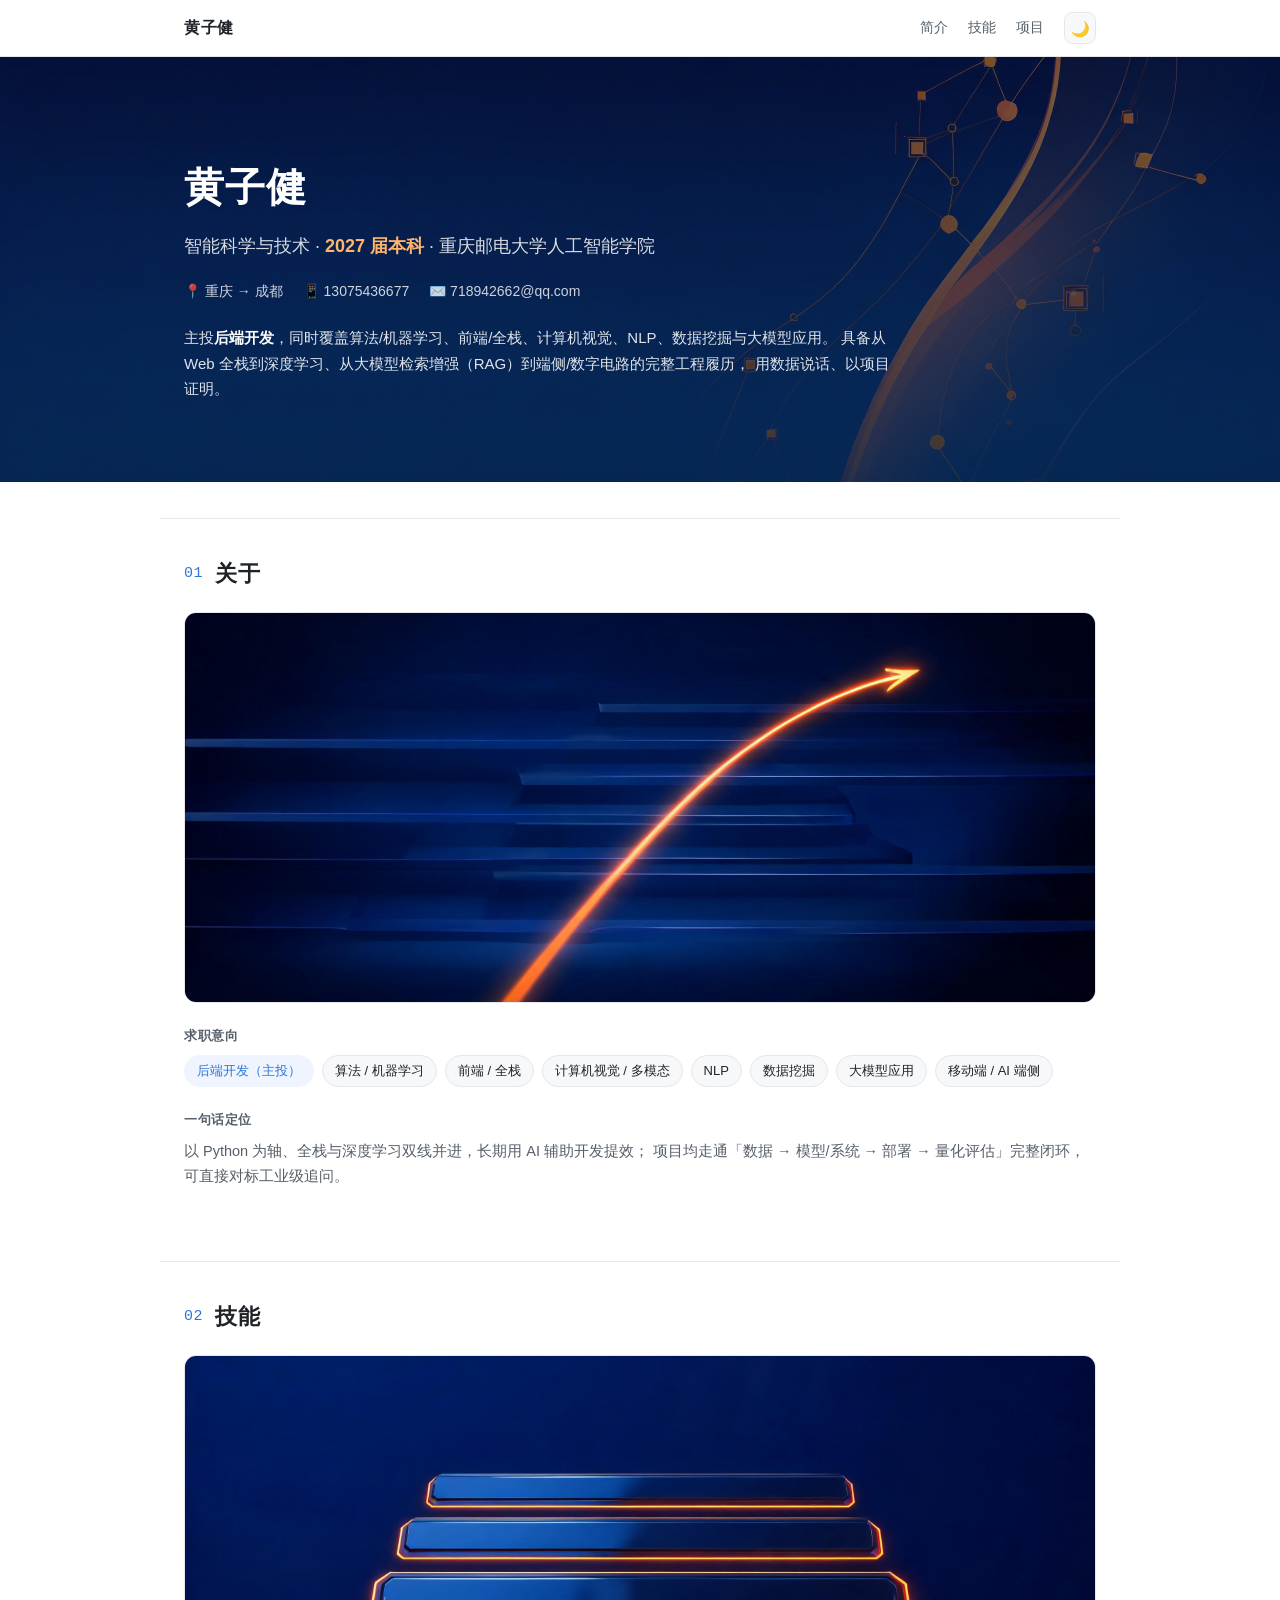
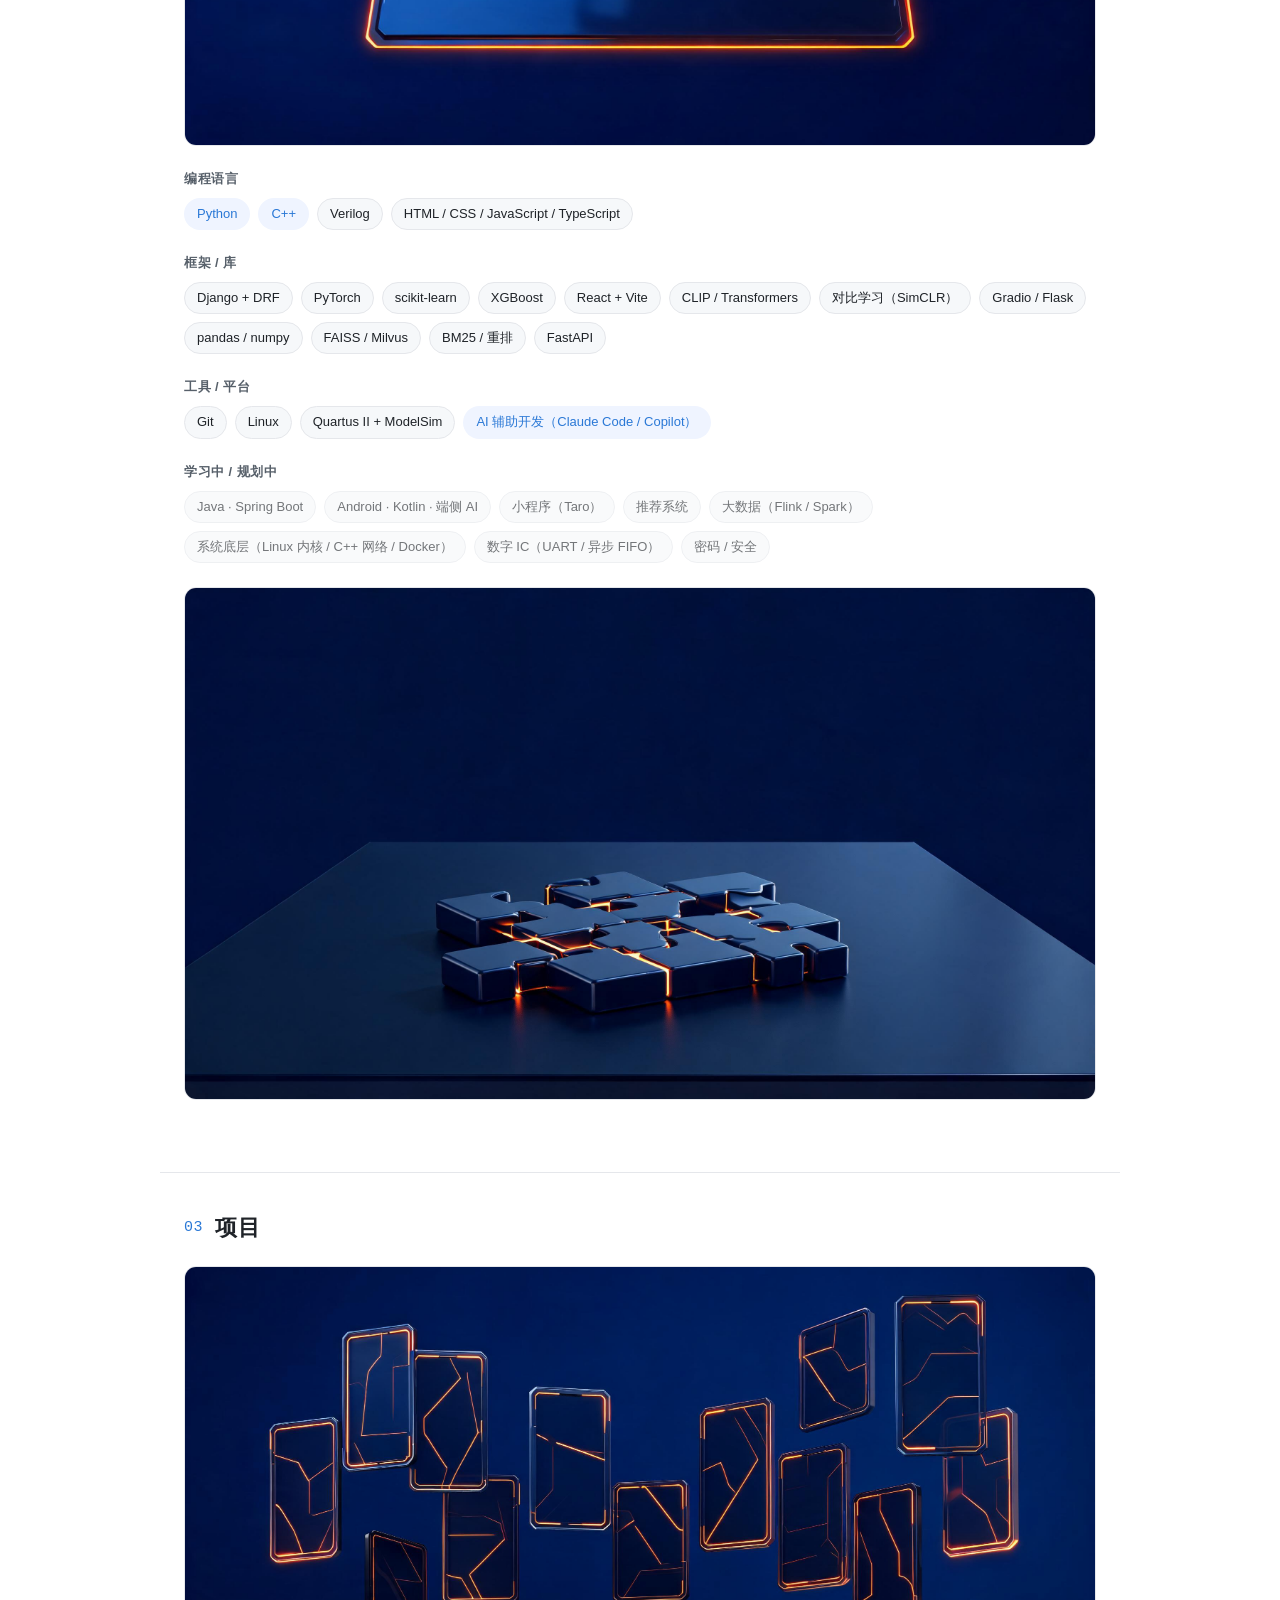
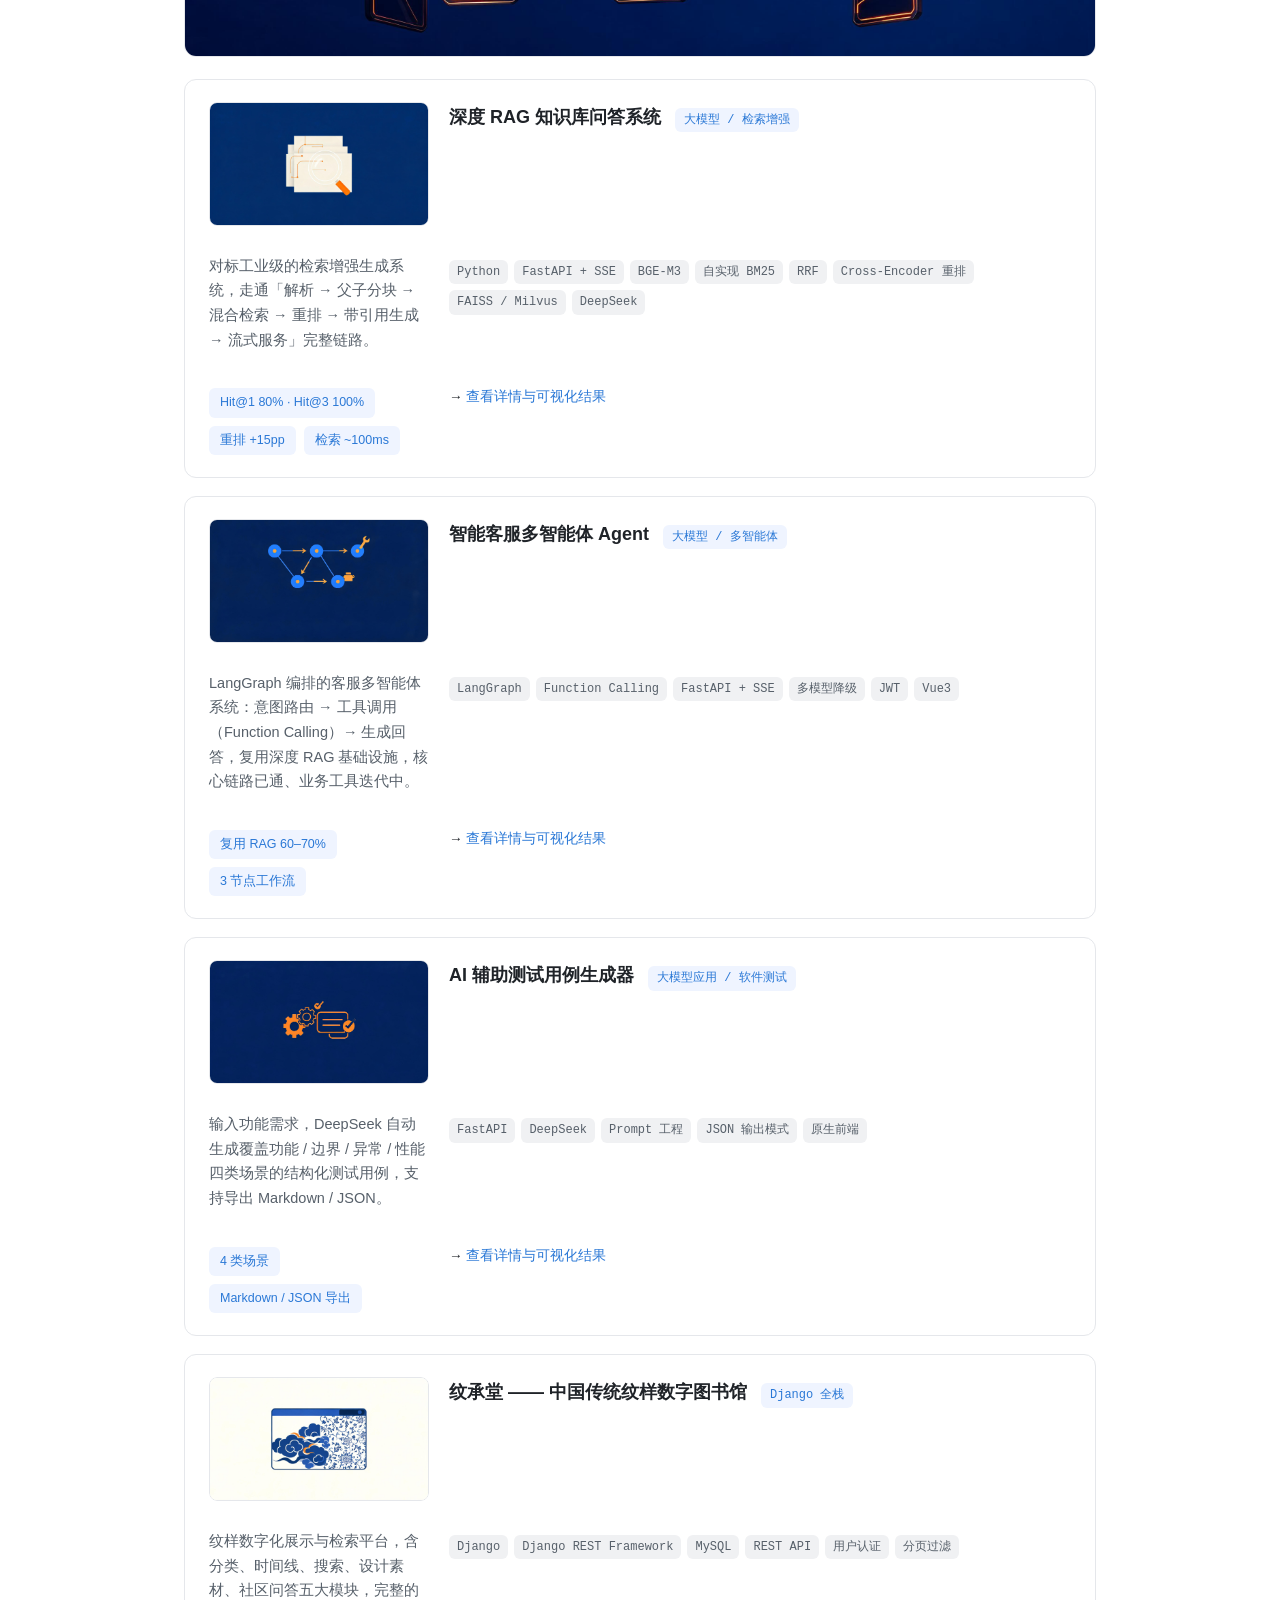
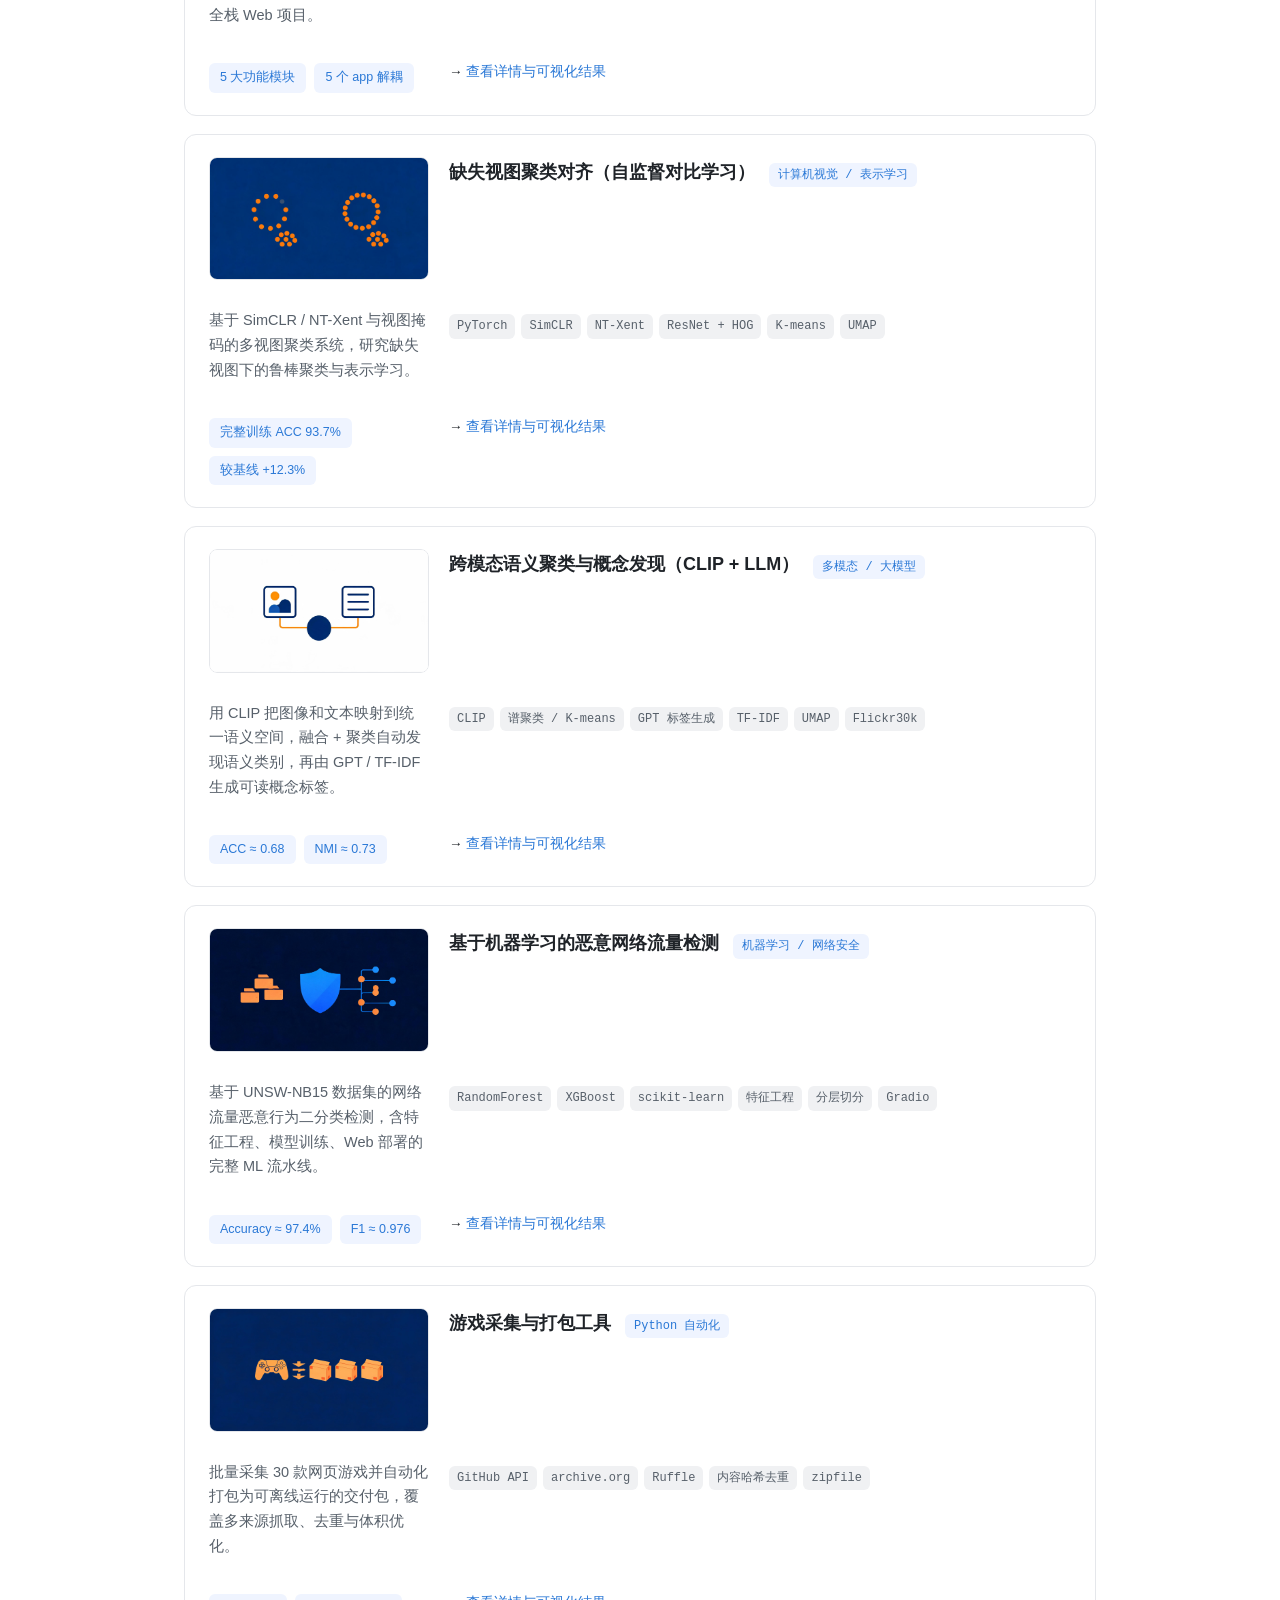
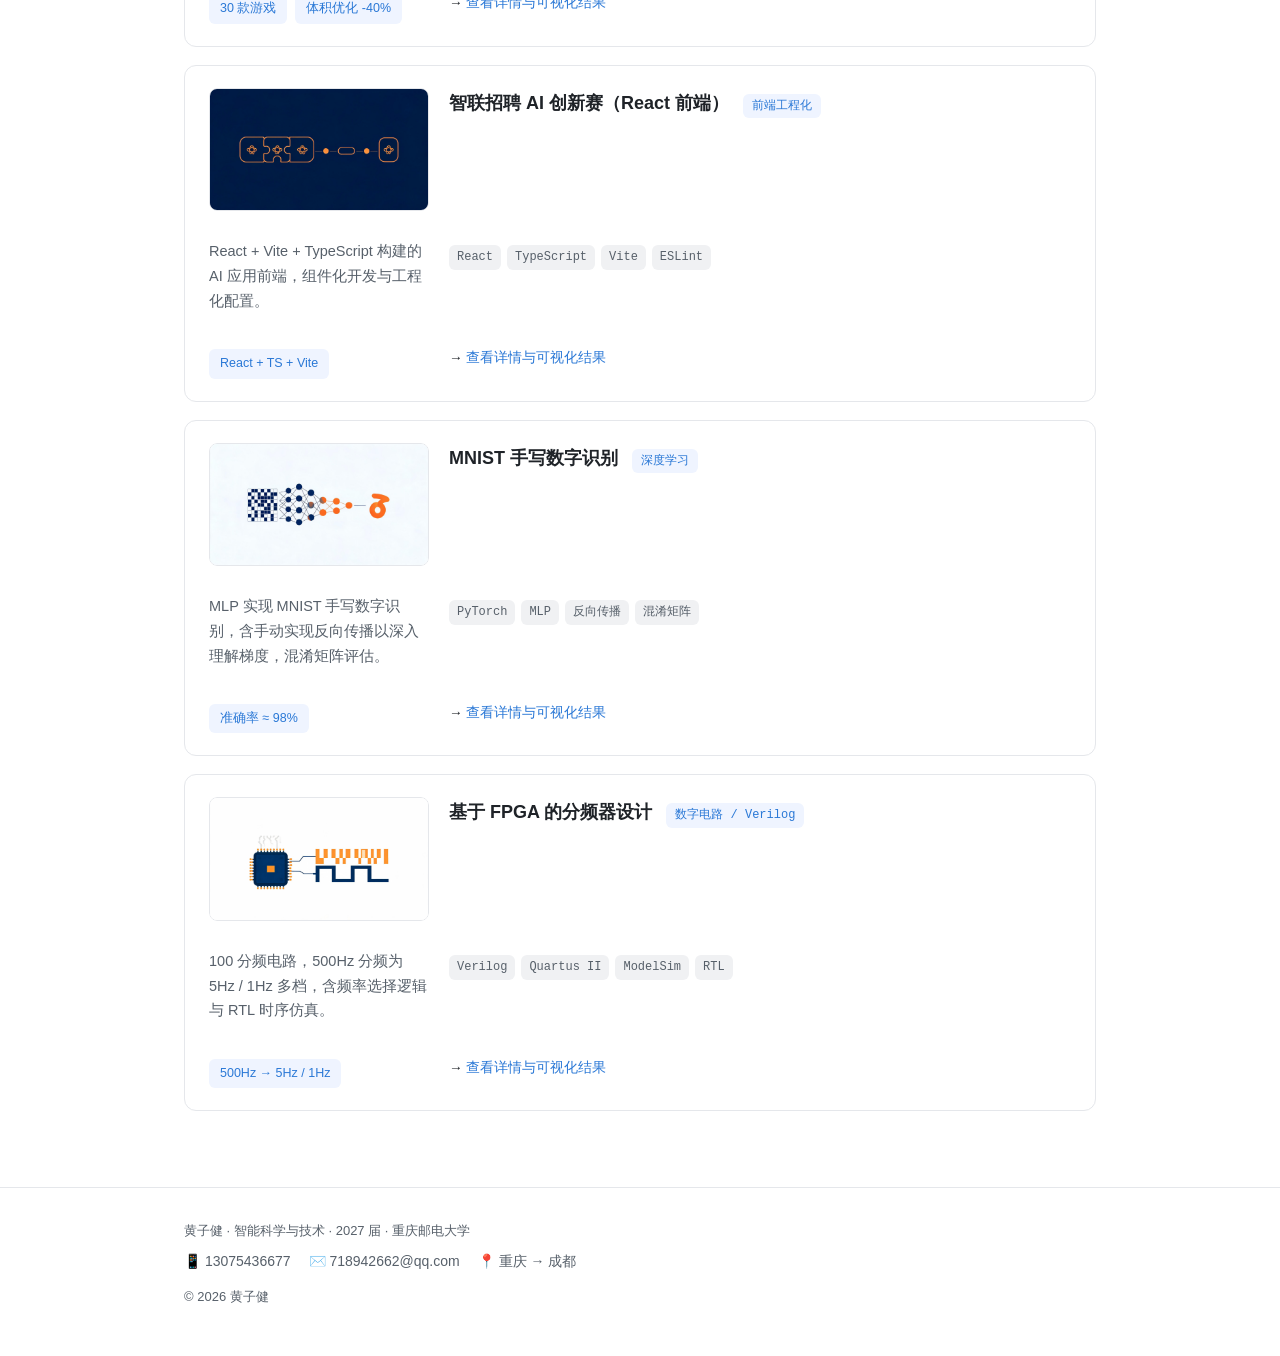
==== commit c64a8655: "Update traffic-detection: real UNSW-NB15 results (97.4% / F1 0.976)" ====
--- a/index.html
+++ b/index.html
@@ -1,323 +1,323 @@
-<!DOCTYPE html>
-<html lang="zh-CN">
-<head>
-<meta charset="UTF-8" />
-<meta name="viewport" content="width=device-width, initial-scale=1.0, viewport-fit=cover" />
-<meta name="description" content="黄子健 · 智能科学与技术 · 个人技术主页" />
-<title>黄子健 · 个人主页</title>
-<link rel="stylesheet" href="style.css" />
-</head>
-<body>
-<nav>
-  <div class="inner">
-    <a class="logo" href="#top">黄子健</a>
-    <div class="links">
-      <a href="#about">简介</a>
-      <a href="#skills">技能</a>
-      <a href="#projects">项目</a>
-      <button id="theme-toggle" aria-label="切换深浅色" title="切换深浅色">🌙</button>
-    </div>
-  </div>
-</nav>
-
-<header class="hero" id="top">
-  <div class="hero-bg"><img src="assets/hero.jpg" alt="科技感抽象插画横幅" /></div>
-  <div class="wrap">
-    <h1>黄子健</h1>
-    <div class="role">智能科学与技术 · <b>2027 届本科</b> · 重庆邮电大学人工智能学院</div>
-    <div class="contact">
-      <span>📍 重庆 → 成都</span>
-      <span>📱 13075436677</span>
-      <span>✉️ 718942662@qq.com</span>
-    </div>
-    <p class="intro">
-      主投<b>后端开发</b>，同时覆盖算法/机器学习、前端/全栈、计算机视觉、NLP、数据挖掘与大模型应用。
-      具备从 Web 全栈到深度学习、从大模型检索增强（RAG）到端侧/数字电路的完整工程履历，
-      用数据说话、以项目证明。
-    </p>
-  </div>
-</header>
-
-<section id="about">
-  <div class="wrap">
-    <h2><span class="num">01</span>关于</h2>
-    <div class="sec-banner"><img src="assets/banner-about.jpg" alt="关于 · 抽象轨迹" loading="lazy"></div>
-    <div class="skill-group">
-      <div class="label">求职意向</div>
-      <div class="tags">
-        <span class="tag accent">后端开发（主投）</span>
-        <span class="tag">算法 / 机器学习</span>
-        <span class="tag">前端 / 全栈</span>
-        <span class="tag">计算机视觉 / 多模态</span>
-        <span class="tag">NLP</span>
-        <span class="tag">数据挖掘</span>
-        <span class="tag">大模型应用</span>
-        <span class="tag">移动端 / AI 端侧</span>
-      </div>
-    </div>
-    <div class="skill-group" style="margin-bottom:0">
-      <div class="label">一句话定位</div>
-      <p style="font-size:14.5px;color:var(--text-muted)">
-        以 Python 为轴、全栈与深度学习双线并进，长期用 AI 辅助开发提效；
-        项目均走通「数据 → 模型/系统 → 部署 → 量化评估」完整闭环，可直接对标工业级追问。
-      </p>
-    </div>
-  </div>
-</section>
-
-<section id="skills">
-  <div class="wrap">
-    <h2><span class="num">02</span>技能</h2>
-    <div class="sec-banner"><img src="assets/banner-skills.jpg" alt="技能 · 技术平台层" loading="lazy"></div>
-    <div class="skill-group">
-      <div class="label">编程语言</div>
-      <div class="tags">
-        <span class="tag accent">Python</span><span class="tag accent">C++</span>
-        <span class="tag">Verilog</span><span class="tag">HTML / CSS / JavaScript / TypeScript</span>
-      </div>
-    </div>
-    <div class="skill-group">
-      <div class="label">框架 / 库</div>
-      <div class="tags">
-        <span class="tag">Django + DRF</span><span class="tag">PyTorch</span>
-        <span class="tag">scikit-learn</span><span class="tag">XGBoost</span>
-        <span class="tag">React + Vite</span><span class="tag">CLIP / Transformers</span>
-        <span class="tag">对比学习（SimCLR）</span><span class="tag">Gradio / Flask</span>
-        <span class="tag">pandas / numpy</span><span class="tag">FAISS / Milvus</span>
-        <span class="tag">BM25 / 重排</span><span class="tag">FastAPI</span>
-      </div>
-    </div>
-    <div class="skill-group">
-      <div class="label">工具 / 平台</div>
-      <div class="tags">
-        <span class="tag">Git</span><span class="tag">Linux</span>
-        <span class="tag">Quartus II + ModelSim</span><span class="tag accent">AI 辅助开发（Claude Code / Copilot）</span>
-      </div>
-    </div>
-    <div class="skill-group" style="margin-bottom:0">
-      <div class="label">学习中 / 规划中</div>
-      <div class="tags">
-        <span class="tag muted">Java · Spring Boot</span>
-        <span class="tag muted">Android · Kotlin · 端侧 AI</span>
-        <span class="tag muted">小程序（Taro）</span>
-        <span class="tag muted">推荐系统</span>
-        <span class="tag muted">大数据（Flink / Spark）</span>
-        <span class="tag muted">系统底层（Linux 内核 / C++ 网络 / Docker）</span>
-        <span class="tag muted">数字 IC（UART / 异步 FIFO）</span>
-        <span class="tag muted">密码 / 安全</span>
-      </div>
-    </div>
-    <div class="sec-viz"><img src="assets/skills.jpg" alt="技术栈全景" loading="lazy"></div>
-  </div>
-</section>
-
-<section id="projects">
-  <div class="wrap">
-    <h2><span class="num">03</span>项目</h2>
-    <div class="sec-banner"><img src="assets/banner-projects.jpg" alt="项目 · 作品集展示" loading="lazy"></div>
-    <div class="projects">
-
-      <div class="proj">
-        <a class="thumb" href="projects/rag.html"><img src="assets/rag.jpg" alt="深度 RAG 知识库问答系统" loading="lazy"></a>
-        <div class="head">
-          <h3><a class="title" href="projects/rag.html">深度 RAG 知识库问答系统</a></h3>
-          <span class="badge">大模型 / 检索增强</span>
-        </div>
-        <p class="desc">对标工业级的检索增强生成系统，走通「解析 → 父子分块 → 混合检索 → 重排 → 带引用生成 → 流式服务」完整链路。</p>
-        <div class="stack">
-          <span class="t">Python</span><span class="t">FastAPI + SSE</span><span class="t">BGE-M3</span>
-          <span class="t">自实现 BM25</span><span class="t">RRF</span><span class="t">Cross-Encoder 重排</span>
-          <span class="t">FAISS / Milvus</span><span class="t">DeepSeek</span>
-        </div>
-        <div class="metric">
-          <span class="m">Hit@1 80% · Hit@3 100%</span><span class="m">重排 +15pp</span><span class="m">检索 ~100ms</span>
-        </div>
-        <p class="goto">→ <a href="projects/rag.html">查看详情与可视化结果</a></p>
-      </div>
-
-      <div class="proj">
-        <a class="thumb" href="projects/agent.html"><img src="assets/agent.jpg" alt="智能客服多智能体 Agent" loading="lazy"></a>
-        <div class="head">
-          <h3><a class="title" href="projects/agent.html">智能客服多智能体 Agent</a></h3>
-          <span class="badge">大模型 / 多智能体</span>
-        </div>
-        <p class="desc">LangGraph 编排的客服多智能体系统：意图路由 → 工具调用（Function Calling）→ 生成回答，复用深度 RAG 基础设施，核心链路已通、业务工具迭代中。</p>
-        <div class="stack">
-          <span class="t">LangGraph</span><span class="t">Function Calling</span><span class="t">FastAPI + SSE</span>
-          <span class="t">多模型降级</span><span class="t">JWT</span><span class="t">Vue3</span>
-        </div>
-        <div class="metric">
-          <span class="m">复用 RAG 60–70%</span><span class="m">3 节点工作流</span>
-        </div>
-        <p class="goto">→ <a href="projects/agent.html">查看详情与可视化结果</a></p>
-      </div>
-
-      <div class="proj">
-        <a class="thumb" href="projects/ai-test-tool.html"><img src="assets/ai-test.jpg" alt="AI 辅助测试用例生成器" loading="lazy"></a>
-        <div class="head">
-          <h3><a class="title" href="projects/ai-test-tool.html">AI 辅助测试用例生成器</a></h3>
-          <span class="badge">大模型应用 / 软件测试</span>
-        </div>
-        <p class="desc">输入功能需求，DeepSeek 自动生成覆盖功能 / 边界 / 异常 / 性能四类场景的结构化测试用例，支持导出 Markdown / JSON。</p>
-        <div class="stack">
-          <span class="t">FastAPI</span><span class="t">DeepSeek</span><span class="t">Prompt 工程</span>
-          <span class="t">JSON 输出模式</span><span class="t">原生前端</span>
-        </div>
-        <div class="metric">
-          <span class="m">4 类场景</span><span class="m">Markdown / JSON 导出</span>
-        </div>
-        <p class="goto">→ <a href="projects/ai-test-tool.html">查看详情与可视化结果</a></p>
-      </div>
-
-      <div class="proj">
-        <a class="thumb" href="projects/wenchengtang.html"><img src="assets/wenchengtang.jpg" alt="纹承堂 —— 中国传统纹样数字图书馆" loading="lazy"></a>
-        <div class="head">
-          <h3><a class="title" href="projects/wenchengtang.html">纹承堂 —— 中国传统纹样数字图书馆</a></h3>
-          <span class="badge">Django 全栈</span>
-        </div>
-        <p class="desc">纹样数字化展示与检索平台，含分类、时间线、搜索、设计素材、社区问答五大模块，完整的全栈 Web 项目。</p>
-        <div class="stack">
-          <span class="t">Django</span><span class="t">Django REST Framework</span><span class="t">MySQL</span>
-          <span class="t">REST API</span><span class="t">用户认证</span><span class="t">分页过滤</span>
-        </div>
-        <div class="metric">
-          <span class="m">5 大功能模块</span><span class="m">5 个 app 解耦</span>
-        </div>
-        <p class="goto">→ <a href="projects/wenchengtang.html">查看详情与可视化结果</a></p>
-      </div>
-
-      <div class="proj">
-        <a class="thumb" href="projects/clustering.html"><img src="assets/clustering.jpg" alt="缺失视图聚类对齐（自监督对比学习）" loading="lazy"></a>
-        <div class="head">
-          <h3><a class="title" href="projects/clustering.html">缺失视图聚类对齐（自监督对比学习）</a></h3>
-          <span class="badge">计算机视觉 / 表示学习</span>
-        </div>
-        <p class="desc">基于 SimCLR / NT-Xent 与视图掩码的多视图聚类系统，研究缺失视图下的鲁棒聚类与表示学习。</p>
-        <div class="stack">
-          <span class="t">PyTorch</span><span class="t">SimCLR</span><span class="t">NT-Xent</span>
-          <span class="t">ResNet + HOG</span><span class="t">K-means</span><span class="t">UMAP</span>
-        </div>
-        <div class="metric">
-          <span class="m">完整训练 ACC 93.7%</span><span class="m">较基线 +12.3%</span>
-        </div>
-        <p class="goto">→ <a href="projects/clustering.html">查看详情与可视化结果</a></p>
-      </div>
-
-      <div class="proj">
-        <a class="thumb" href="projects/clip.html"><img src="assets/clip.jpg" alt="跨模态语义聚类与概念发现（CLIP + LLM）" loading="lazy"></a>
-        <div class="head">
-          <h3><a class="title" href="projects/clip.html">跨模态语义聚类与概念发现（CLIP + LLM）</a></h3>
-          <span class="badge">多模态 / 大模型</span>
-        </div>
-        <p class="desc">用 CLIP 把图像和文本映射到统一语义空间，融合 + 聚类自动发现语义类别，再由 GPT / TF-IDF 生成可读概念标签。</p>
-        <div class="stack">
-          <span class="t">CLIP</span><span class="t">谱聚类 / K-means</span><span class="t">GPT 标签生成</span>
-          <span class="t">TF-IDF</span><span class="t">UMAP</span><span class="t">Flickr30k</span>
-        </div>
-        <div class="metric">
-          <span class="m">ACC ≈ 0.68</span><span class="m">NMI ≈ 0.73</span>
-        </div>
-        <p class="goto">→ <a href="projects/clip.html">查看详情与可视化结果</a></p>
-      </div>
-
-      <div class="proj">
-        <a class="thumb" href="projects/traffic.html"><img src="assets/traffic.jpg" alt="基于机器学习的恶意网络流量检测" loading="lazy"></a>
-        <div class="head">
-          <h3><a class="title" href="projects/traffic.html">基于机器学习的恶意网络流量检测</a></h3>
-          <span class="badge">机器学习 / 网络安全</span>
-        </div>
-        <p class="desc">基于 UNSW-NB15 数据集的网络流量恶意行为二分类检测，含特征工程、模型训练、Web 部署的完整 ML 流水线。</p>
-        <div class="stack">
-          <span class="t">RandomForest</span><span class="t">XGBoost</span><span class="t">scikit-learn</span>
-          <span class="t">特征工程</span><span class="t">交叉验证</span><span class="t">Gradio</span>
-        </div>
-        <div class="metric">
-          <span class="m">Accuracy ≈ 92%</span><span class="m">F1 ≈ 0.90</span>
-        </div>
-        <p class="goto">→ <a href="projects/traffic.html">查看详情与可视化结果</a></p>
-      </div>
-
-      <div class="proj">
-        <a class="thumb" href="projects/game.html"><img src="assets/game.jpg" alt="游戏采集与打包工具" loading="lazy"></a>
-        <div class="head">
-          <h3><a class="title" href="projects/game.html">游戏采集与打包工具</a></h3>
-          <span class="badge">Python 自动化</span>
-        </div>
-        <p class="desc">批量采集 30 款网页游戏并自动化打包为可离线运行的交付包，覆盖多来源抓取、去重与体积优化。</p>
-        <div class="stack">
-          <span class="t">GitHub API</span><span class="t">archive.org</span><span class="t">Ruffle</span>
-          <span class="t">内容哈希去重</span><span class="t">zipfile</span>
-        </div>
-        <div class="metric">
-          <span class="m">30 款游戏</span><span class="m">体积优化 -40%</span>
-        </div>
-        <p class="goto">→ <a href="projects/game.html">查看详情与可视化结果</a></p>
-      </div>
-
-      <div class="proj">
-        <a class="thumb" href="projects/react.html"><img src="assets/react.jpg" alt="智联招聘 AI 创新赛（React 前端）" loading="lazy"></a>
-        <div class="head">
-          <h3><a class="title" href="projects/react.html">智联招聘 AI 创新赛（React 前端）</a></h3>
-          <span class="badge">前端工程化</span>
-        </div>
-        <p class="desc">React + Vite + TypeScript 构建的 AI 应用前端，组件化开发与工程化配置。</p>
-        <div class="stack">
-          <span class="t">React</span><span class="t">TypeScript</span><span class="t">Vite</span><span class="t">ESLint</span>
-        </div>
-        <div class="metric">
-          <span class="m">React + TS + Vite</span>
-        </div>
-        <p class="goto">→ <a href="projects/react.html">查看详情与可视化结果</a></p>
-      </div>
-
-      <div class="proj">
-        <a class="thumb" href="projects/mnist.html"><img src="assets/mnist.jpg" alt="MNIST 手写数字识别" loading="lazy"></a>
-        <div class="head">
-          <h3><a class="title" href="projects/mnist.html">MNIST 手写数字识别</a></h3>
-          <span class="badge">深度学习</span>
-        </div>
-        <p class="desc">MLP 实现 MNIST 手写数字识别，含手动实现反向传播以深入理解梯度，混淆矩阵评估。</p>
-        <div class="stack">
-          <span class="t">PyTorch</span><span class="t">MLP</span><span class="t">反向传播</span><span class="t">混淆矩阵</span>
-        </div>
-        <div class="metric">
-          <span class="m">准确率 ≈ 98%</span>
-        </div>
-        <p class="goto">→ <a href="projects/mnist.html">查看详情与可视化结果</a></p>
-      </div>
-
-      <div class="proj">
-        <a class="thumb" href="projects/fpga.html"><img src="assets/fpga.jpg" alt="基于 FPGA 的分频器设计" loading="lazy"></a>
-        <div class="head">
-          <h3><a class="title" href="projects/fpga.html">基于 FPGA 的分频器设计</a></h3>
-          <span class="badge">数字电路 / Verilog</span>
-        </div>
-        <p class="desc">100 分频电路，500Hz 分频为 5Hz / 1Hz 多档，含频率选择逻辑与 RTL 时序仿真。</p>
-        <div class="stack">
-          <span class="t">Verilog</span><span class="t">Quartus II</span><span class="t">ModelSim</span><span class="t">RTL</span>
-        </div>
-        <div class="metric">
-          <span class="m">500Hz → 5Hz / 1Hz</span>
-        </div>
-        <p class="goto">→ <a href="projects/fpga.html">查看详情与可视化结果</a></p>
-      </div>
-
-    </div>
-  </div>
-</section>
-
-<footer>
-  <div class="inner">
-    <p>黄子健 · 智能科学与技术 · 2027 届 · 重庆邮电大学</p>
-    <div class="links">
-      <span>📱 13075436677</span>
-      <span>✉️ 718942662@qq.com</span>
-      <span>📍 重庆 → 成都</span>
-    </div>
-    <p style="margin-top:12px">© 2026 黄子健</p>
-  </div>
-</footer>
-
-<script src="main.js"></script>
-</body>
-</html>
+<!DOCTYPE html>
+<html lang="zh-CN">
+<head>
+<meta charset="UTF-8" />
+<meta name="viewport" content="width=device-width, initial-scale=1.0, viewport-fit=cover" />
+<meta name="description" content="黄子健 · 智能科学与技术 · 个人技术主页" />
+<title>黄子健 · 个人主页</title>
+<link rel="stylesheet" href="style.css" />
+</head>
+<body>
+<nav>
+  <div class="inner">
+    <a class="logo" href="#top">黄子健</a>
+    <div class="links">
+      <a href="#about">简介</a>
+      <a href="#skills">技能</a>
+      <a href="#projects">项目</a>
+      <button id="theme-toggle" aria-label="切换深浅色" title="切换深浅色">🌙</button>
+    </div>
+  </div>
+</nav>
+
+<header class="hero" id="top">
+  <div class="hero-bg"><img src="assets/hero.jpg" alt="科技感抽象插画横幅" /></div>
+  <div class="wrap">
+    <h1>黄子健</h1>
+    <div class="role">智能科学与技术 · <b>2027 届本科</b> · 重庆邮电大学人工智能学院</div>
+    <div class="contact">
+      <span>📍 重庆 → 成都</span>
+      <span>📱 13075436677</span>
+      <span>✉️ 718942662@qq.com</span>
+    </div>
+    <p class="intro">
+      主投<b>后端开发</b>，同时覆盖算法/机器学习、前端/全栈、计算机视觉、NLP、数据挖掘与大模型应用。
+      具备从 Web 全栈到深度学习、从大模型检索增强（RAG）到端侧/数字电路的完整工程履历，
+      用数据说话、以项目证明。
+    </p>
+  </div>
+</header>
+
+<section id="about">
+  <div class="wrap">
+    <h2><span class="num">01</span>关于</h2>
+    <div class="sec-banner"><img src="assets/banner-about.jpg" alt="关于 · 抽象轨迹" loading="lazy"></div>
+    <div class="skill-group">
+      <div class="label">求职意向</div>
+      <div class="tags">
+        <span class="tag accent">后端开发（主投）</span>
+        <span class="tag">算法 / 机器学习</span>
+        <span class="tag">前端 / 全栈</span>
+        <span class="tag">计算机视觉 / 多模态</span>
+        <span class="tag">NLP</span>
+        <span class="tag">数据挖掘</span>
+        <span class="tag">大模型应用</span>
+        <span class="tag">移动端 / AI 端侧</span>
+      </div>
+    </div>
+    <div class="skill-group" style="margin-bottom:0">
+      <div class="label">一句话定位</div>
+      <p style="font-size:14.5px;color:var(--text-muted)">
+        以 Python 为轴、全栈与深度学习双线并进，长期用 AI 辅助开发提效；
+        项目均走通「数据 → 模型/系统 → 部署 → 量化评估」完整闭环，可直接对标工业级追问。
+      </p>
+    </div>
+  </div>
+</section>
+
+<section id="skills">
+  <div class="wrap">
+    <h2><span class="num">02</span>技能</h2>
+    <div class="sec-banner"><img src="assets/banner-skills.jpg" alt="技能 · 技术平台层" loading="lazy"></div>
+    <div class="skill-group">
+      <div class="label">编程语言</div>
+      <div class="tags">
+        <span class="tag accent">Python</span><span class="tag accent">C++</span>
+        <span class="tag">Verilog</span><span class="tag">HTML / CSS / JavaScript / TypeScript</span>
+      </div>
+    </div>
+    <div class="skill-group">
+      <div class="label">框架 / 库</div>
+      <div class="tags">
+        <span class="tag">Django + DRF</span><span class="tag">PyTorch</span>
+        <span class="tag">scikit-learn</span><span class="tag">XGBoost</span>
+        <span class="tag">React + Vite</span><span class="tag">CLIP / Transformers</span>
+        <span class="tag">对比学习（SimCLR）</span><span class="tag">Gradio / Flask</span>
+        <span class="tag">pandas / numpy</span><span class="tag">FAISS / Milvus</span>
+        <span class="tag">BM25 / 重排</span><span class="tag">FastAPI</span>
+      </div>
+    </div>
+    <div class="skill-group">
+      <div class="label">工具 / 平台</div>
+      <div class="tags">
+        <span class="tag">Git</span><span class="tag">Linux</span>
+        <span class="tag">Quartus II + ModelSim</span><span class="tag accent">AI 辅助开发（Claude Code / Copilot）</span>
+      </div>
+    </div>
+    <div class="skill-group" style="margin-bottom:0">
+      <div class="label">学习中 / 规划中</div>
+      <div class="tags">
+        <span class="tag muted">Java · Spring Boot</span>
+        <span class="tag muted">Android · Kotlin · 端侧 AI</span>
+        <span class="tag muted">小程序（Taro）</span>
+        <span class="tag muted">推荐系统</span>
+        <span class="tag muted">大数据（Flink / Spark）</span>
+        <span class="tag muted">系统底层（Linux 内核 / C++ 网络 / Docker）</span>
+        <span class="tag muted">数字 IC（UART / 异步 FIFO）</span>
+        <span class="tag muted">密码 / 安全</span>
+      </div>
+    </div>
+    <div class="sec-viz"><img src="assets/skills.jpg" alt="技术栈全景" loading="lazy"></div>
+  </div>
+</section>
+
+<section id="projects">
+  <div class="wrap">
+    <h2><span class="num">03</span>项目</h2>
+    <div class="sec-banner"><img src="assets/banner-projects.jpg" alt="项目 · 作品集展示" loading="lazy"></div>
+    <div class="projects">
+
+      <div class="proj">
+        <a class="thumb" href="projects/rag.html"><img src="assets/rag.jpg" alt="深度 RAG 知识库问答系统" loading="lazy"></a>
+        <div class="head">
+          <h3><a class="title" href="projects/rag.html">深度 RAG 知识库问答系统</a></h3>
+          <span class="badge">大模型 / 检索增强</span>
+        </div>
+        <p class="desc">对标工业级的检索增强生成系统，走通「解析 → 父子分块 → 混合检索 → 重排 → 带引用生成 → 流式服务」完整链路。</p>
+        <div class="stack">
+          <span class="t">Python</span><span class="t">FastAPI + SSE</span><span class="t">BGE-M3</span>
+          <span class="t">自实现 BM25</span><span class="t">RRF</span><span class="t">Cross-Encoder 重排</span>
+          <span class="t">FAISS / Milvus</span><span class="t">DeepSeek</span>
+        </div>
+        <div class="metric">
+          <span class="m">Hit@1 80% · Hit@3 100%</span><span class="m">重排 +15pp</span><span class="m">检索 ~100ms</span>
+        </div>
+        <p class="goto">→ <a href="projects/rag.html">查看详情与可视化结果</a></p>
+      </div>
+
+      <div class="proj">
+        <a class="thumb" href="projects/agent.html"><img src="assets/agent.jpg" alt="智能客服多智能体 Agent" loading="lazy"></a>
+        <div class="head">
+          <h3><a class="title" href="projects/agent.html">智能客服多智能体 Agent</a></h3>
+          <span class="badge">大模型 / 多智能体</span>
+        </div>
+        <p class="desc">LangGraph 编排的客服多智能体系统：意图路由 → 工具调用（Function Calling）→ 生成回答，复用深度 RAG 基础设施，核心链路已通、业务工具迭代中。</p>
+        <div class="stack">
+          <span class="t">LangGraph</span><span class="t">Function Calling</span><span class="t">FastAPI + SSE</span>
+          <span class="t">多模型降级</span><span class="t">JWT</span><span class="t">Vue3</span>
+        </div>
+        <div class="metric">
+          <span class="m">复用 RAG 60–70%</span><span class="m">3 节点工作流</span>
+        </div>
+        <p class="goto">→ <a href="projects/agent.html">查看详情与可视化结果</a></p>
+      </div>
+
+      <div class="proj">
+        <a class="thumb" href="projects/ai-test-tool.html"><img src="assets/ai-test.jpg" alt="AI 辅助测试用例生成器" loading="lazy"></a>
+        <div class="head">
+          <h3><a class="title" href="projects/ai-test-tool.html">AI 辅助测试用例生成器</a></h3>
+          <span class="badge">大模型应用 / 软件测试</span>
+        </div>
+        <p class="desc">输入功能需求，DeepSeek 自动生成覆盖功能 / 边界 / 异常 / 性能四类场景的结构化测试用例，支持导出 Markdown / JSON。</p>
+        <div class="stack">
+          <span class="t">FastAPI</span><span class="t">DeepSeek</span><span class="t">Prompt 工程</span>
+          <span class="t">JSON 输出模式</span><span class="t">原生前端</span>
+        </div>
+        <div class="metric">
+          <span class="m">4 类场景</span><span class="m">Markdown / JSON 导出</span>
+        </div>
+        <p class="goto">→ <a href="projects/ai-test-tool.html">查看详情与可视化结果</a></p>
+      </div>
+
+      <div class="proj">
+        <a class="thumb" href="projects/wenchengtang.html"><img src="assets/wenchengtang.jpg" alt="纹承堂 —— 中国传统纹样数字图书馆" loading="lazy"></a>
+        <div class="head">
+          <h3><a class="title" href="projects/wenchengtang.html">纹承堂 —— 中国传统纹样数字图书馆</a></h3>
+          <span class="badge">Django 全栈</span>
+        </div>
+        <p class="desc">纹样数字化展示与检索平台，含分类、时间线、搜索、设计素材、社区问答五大模块，完整的全栈 Web 项目。</p>
+        <div class="stack">
+          <span class="t">Django</span><span class="t">Django REST Framework</span><span class="t">MySQL</span>
+          <span class="t">REST API</span><span class="t">用户认证</span><span class="t">分页过滤</span>
+        </div>
+        <div class="metric">
+          <span class="m">5 大功能模块</span><span class="m">5 个 app 解耦</span>
+        </div>
+        <p class="goto">→ <a href="projects/wenchengtang.html">查看详情与可视化结果</a></p>
+      </div>
+
+      <div class="proj">
+        <a class="thumb" href="projects/clustering.html"><img src="assets/clustering.jpg" alt="缺失视图聚类对齐（自监督对比学习）" loading="lazy"></a>
+        <div class="head">
+          <h3><a class="title" href="projects/clustering.html">缺失视图聚类对齐（自监督对比学习）</a></h3>
+          <span class="badge">计算机视觉 / 表示学习</span>
+        </div>
+        <p class="desc">基于 SimCLR / NT-Xent 与视图掩码的多视图聚类系统，研究缺失视图下的鲁棒聚类与表示学习。</p>
+        <div class="stack">
+          <span class="t">PyTorch</span><span class="t">SimCLR</span><span class="t">NT-Xent</span>
+          <span class="t">ResNet + HOG</span><span class="t">K-means</span><span class="t">UMAP</span>
+        </div>
+        <div class="metric">
+          <span class="m">完整训练 ACC 93.7%</span><span class="m">较基线 +12.3%</span>
+        </div>
+        <p class="goto">→ <a href="projects/clustering.html">查看详情与可视化结果</a></p>
+      </div>
+
+      <div class="proj">
+        <a class="thumb" href="projects/clip.html"><img src="assets/clip.jpg" alt="跨模态语义聚类与概念发现（CLIP + LLM）" loading="lazy"></a>
+        <div class="head">
+          <h3><a class="title" href="projects/clip.html">跨模态语义聚类与概念发现（CLIP + LLM）</a></h3>
+          <span class="badge">多模态 / 大模型</span>
+        </div>
+        <p class="desc">用 CLIP 把图像和文本映射到统一语义空间，融合 + 聚类自动发现语义类别，再由 GPT / TF-IDF 生成可读概念标签。</p>
+        <div class="stack">
+          <span class="t">CLIP</span><span class="t">谱聚类 / K-means</span><span class="t">GPT 标签生成</span>
+          <span class="t">TF-IDF</span><span class="t">UMAP</span><span class="t">Flickr30k</span>
+        </div>
+        <div class="metric">
+          <span class="m">ACC ≈ 0.68</span><span class="m">NMI ≈ 0.73</span>
+        </div>
+        <p class="goto">→ <a href="projects/clip.html">查看详情与可视化结果</a></p>
+      </div>
+
+      <div class="proj">
+        <a class="thumb" href="projects/traffic.html"><img src="assets/traffic.jpg" alt="基于机器学习的恶意网络流量检测" loading="lazy"></a>
+        <div class="head">
+          <h3><a class="title" href="projects/traffic.html">基于机器学习的恶意网络流量检测</a></h3>
+          <span class="badge">机器学习 / 网络安全</span>
+        </div>
+        <p class="desc">基于 UNSW-NB15 数据集的网络流量恶意行为二分类检测，含特征工程、模型训练、Web 部署的完整 ML 流水线。</p>
+        <div class="stack">
+          <span class="t">RandomForest</span><span class="t">XGBoost</span><span class="t">scikit-learn</span>
+          <span class="t">特征工程</span><span class="t">分层切分</span><span class="t">Gradio</span>
+        </div>
+        <div class="metric">
+          <span class="m">Accuracy ≈ 97.4%</span><span class="m">F1 ≈ 0.976</span>
+        </div>
+        <p class="goto">→ <a href="projects/traffic.html">查看详情与可视化结果</a></p>
+      </div>
+
+      <div class="proj">
+        <a class="thumb" href="projects/game.html"><img src="assets/game.jpg" alt="游戏采集与打包工具" loading="lazy"></a>
+        <div class="head">
+          <h3><a class="title" href="projects/game.html">游戏采集与打包工具</a></h3>
+          <span class="badge">Python 自动化</span>
+        </div>
+        <p class="desc">批量采集 30 款网页游戏并自动化打包为可离线运行的交付包，覆盖多来源抓取、去重与体积优化。</p>
+        <div class="stack">
+          <span class="t">GitHub API</span><span class="t">archive.org</span><span class="t">Ruffle</span>
+          <span class="t">内容哈希去重</span><span class="t">zipfile</span>
+        </div>
+        <div class="metric">
+          <span class="m">30 款游戏</span><span class="m">体积优化 -40%</span>
+        </div>
+        <p class="goto">→ <a href="projects/game.html">查看详情与可视化结果</a></p>
+      </div>
+
+      <div class="proj">
+        <a class="thumb" href="projects/react.html"><img src="assets/react.jpg" alt="智联招聘 AI 创新赛（React 前端）" loading="lazy"></a>
+        <div class="head">
+          <h3><a class="title" href="projects/react.html">智联招聘 AI 创新赛（React 前端）</a></h3>
+          <span class="badge">前端工程化</span>
+        </div>
+        <p class="desc">React + Vite + TypeScript 构建的 AI 应用前端，组件化开发与工程化配置。</p>
+        <div class="stack">
+          <span class="t">React</span><span class="t">TypeScript</span><span class="t">Vite</span><span class="t">ESLint</span>
+        </div>
+        <div class="metric">
+          <span class="m">React + TS + Vite</span>
+        </div>
+        <p class="goto">→ <a href="projects/react.html">查看详情与可视化结果</a></p>
+      </div>
+
+      <div class="proj">
+        <a class="thumb" href="projects/mnist.html"><img src="assets/mnist.jpg" alt="MNIST 手写数字识别" loading="lazy"></a>
+        <div class="head">
+          <h3><a class="title" href="projects/mnist.html">MNIST 手写数字识别</a></h3>
+          <span class="badge">深度学习</span>
+        </div>
+        <p class="desc">MLP 实现 MNIST 手写数字识别，含手动实现反向传播以深入理解梯度，混淆矩阵评估。</p>
+        <div class="stack">
+          <span class="t">PyTorch</span><span class="t">MLP</span><span class="t">反向传播</span><span class="t">混淆矩阵</span>
+        </div>
+        <div class="metric">
+          <span class="m">准确率 ≈ 98%</span>
+        </div>
+        <p class="goto">→ <a href="projects/mnist.html">查看详情与可视化结果</a></p>
+      </div>
+
+      <div class="proj">
+        <a class="thumb" href="projects/fpga.html"><img src="assets/fpga.jpg" alt="基于 FPGA 的分频器设计" loading="lazy"></a>
+        <div class="head">
+          <h3><a class="title" href="projects/fpga.html">基于 FPGA 的分频器设计</a></h3>
+          <span class="badge">数字电路 / Verilog</span>
+        </div>
+        <p class="desc">100 分频电路，500Hz 分频为 5Hz / 1Hz 多档，含频率选择逻辑与 RTL 时序仿真。</p>
+        <div class="stack">
+          <span class="t">Verilog</span><span class="t">Quartus II</span><span class="t">ModelSim</span><span class="t">RTL</span>
+        </div>
+        <div class="metric">
+          <span class="m">500Hz → 5Hz / 1Hz</span>
+        </div>
+        <p class="goto">→ <a href="projects/fpga.html">查看详情与可视化结果</a></p>
+      </div>
+
+    </div>
+  </div>
+</section>
+
+<footer>
+  <div class="inner">
+    <p>黄子健 · 智能科学与技术 · 2027 届 · 重庆邮电大学</p>
+    <div class="links">
+      <span>📱 13075436677</span>
+      <span>✉️ 718942662@qq.com</span>
+      <span>📍 重庆 → 成都</span>
+    </div>
+    <p style="margin-top:12px">© 2026 黄子健</p>
+  </div>
+</footer>
+
+<script src="main.js"></script>
+</body>
+</html>
